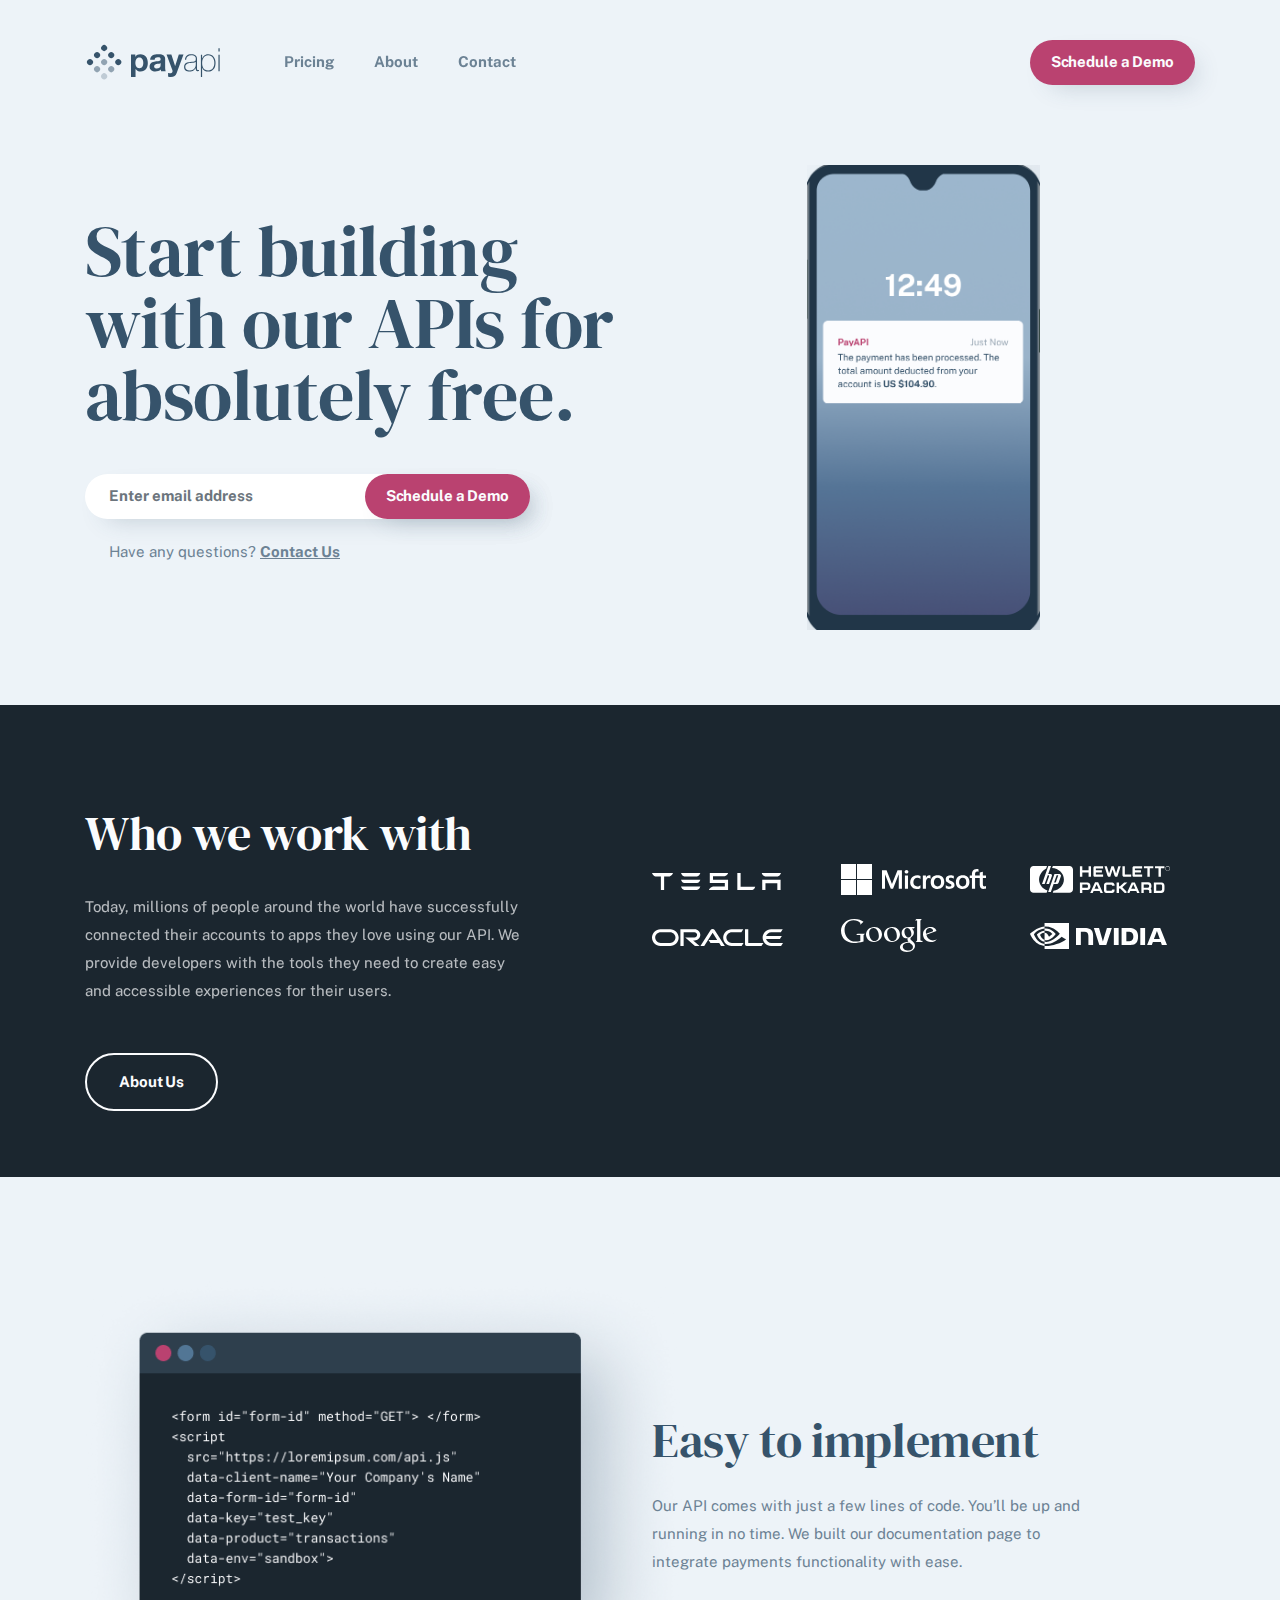
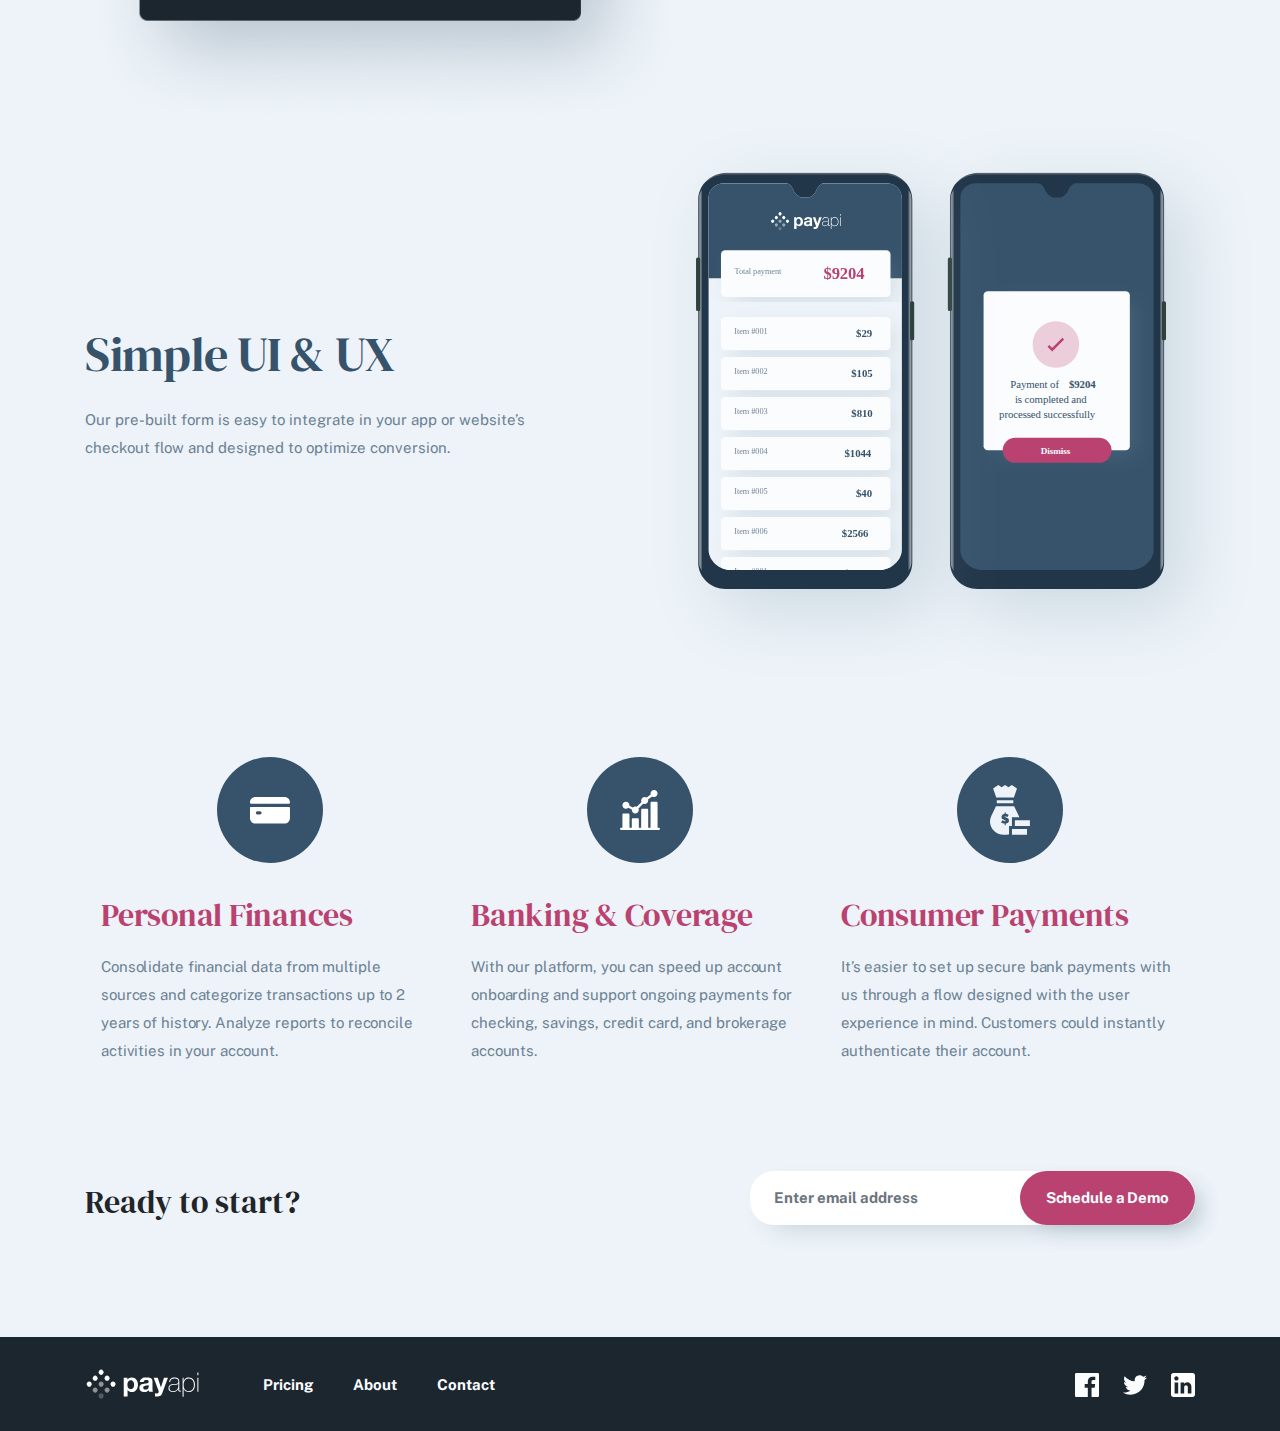
==== index.html @ c552fbfa "payapi-multi-page-web-site project" ====
<!DOCTYPE html>
<html lang="en">
  <head>
    <meta charset="UTF-8" />
    <meta name="viewport" content="width=device-width, initial-scale=1.0" />
    <link rel="icon" type="image/png" sizes="32x32" href="./img/favicon-32x32.png" />
    <!-- links bootstrap  -->
    <link rel="stylesheet" href="./libs/bootstrap-5.2.3-dist/css/bootstrap.min.css">
    <title>PayAPI Website Home page</title>
    <!-- links main.css file -->
    <link rel="stylesheet" href="./css/main.css">
      <!-- links media.css file -->
      <link rel="stylesheet" href="./css/media.css">
    <!-- fonts link -->
    <link rel="stylesheet" href="https://cdnjs.cloudflare.com/ajax/libs/font-awesome/6.5.1/css/all.min.css" integrity="sha512-DTOQO9RWCH3ppGqcWaEA1BIZOC6xxalwEsw9c2QQeAIftl+Vegovlnee1c9QX4TctnWMn13TZye+giMm8e2LwA==" crossorigin="anonymous" referrerpolicy="no-referrer" />
  </head>

  <body>
 <!-- SITE-HEADER-HERO -->
 <div class="site-header-hero">
  <div class="site-header">
    <div class="container d-flex">
      <div class="site-header__wraper">
        <div class="site-header-hero-content">
          <a href="./index.html" class="site-header__logo">
            <img src="./img/home/desktop/site-header__log.svg" alt="">
          </a>
          <div class="site-header__nav">
            <ul class="nav-list">
              <li class="nav-item">
                <a href="./pricing.html" class="nav-link">Pricing</a>
              </li>
              <li class="nav-item">
                <a href="./about.html" class="nav-link">About</a>
              </li>
              <li class="nav-item">
                <a href="./contact.html" class="nav-link">Contact</a>
              </li>
            </ul>
          </div> 
        </div>
        <a href="#!" class="btn primary-btn">Schedule a Demo</a>
        <div class="site-menu__bar">
          <sapn class="site-menu__line"></sapn>
        </div> 
      </div>    
    </div>
  </div>  
   <div class="site-hero">
    <div class="container">
      <div class="row d-flex align-items-center hero-wrapper">
        <div class="col-6">
          <h3 class="site-hero__title">Start building with our APIs for absolutely free.</h3>
          <div class="input-group  mb-3 site-hero__input">
            <input type="text" class="form-control ps-4" placeholder="Enter email address" aria-label="Recipient's username" 
            aria-describedby="button-addon2">
            <button class=" btn primary-btn border-btn " type="button" id="button-addon2">Schedule a Demo</button>
          </div>
          
          <p class="site-hero__text ms-4">Have any questions? <span class="site-hero__contact-us">Contact Us</span></p>
        </div>
        <div class="col-6">
          <img class="hero-foto" src="./img/Group 30.png" alt="site-hero__image" class="site-hero__image ">
        </div>
      </div>
    </div>
  </div> 
</div>
    <!-- SITE-HEADER-HERO -->

    <!-- SITE-MAIN -->
 <main class="site-main">
      <section class="partner">
        <div class="container">
          <div class="row align-items-center wraper">
            <div class="col-6">
              <h4 class="partner-title">Who we work with</h4>
              <p class="partner-text">Today, millions of people around the world have successfully connected their accounts to apps they love using our API. We provide developers with the tools they need to create easy and accessible experiences for their users. </p>
              <a class="btn secondary-btn" role="button" aria-disabled="true">About Us</a>
            </div>
            <div class="col-6 d-flex justify-content-center align-items-center flex-wrap gap-4 ">
              <div class="col">
                <svg xmlns="http://www.w3.org/2000/svg" width="129" height="17" viewBox="0 0 129 17" fill="none">
                  <path fill-rule="evenodd" clip-rule="evenodd" d="M3.35449 3.42818C1.65427 3.05249 0.367615 1.54972 0 0.0469613L21 0V0.0469613C20.6324 1.54972 19.3917 2.95856 17.6455 3.42818H12.407L12.1313 3.5221V17H8.86871V3.5221L8.593 3.42818H3.35449ZM32.4307 3.41873H44.9481C46.7098 3.09091 48.0079 1.49862 48.3324 0H29C29.3709 1.49862 30.669 3.04408 32.4307 3.41873ZM125.616 3.41873H113.098C111.383 3.04408 110.085 1.49862 109.714 0H129C128.629 1.49862 127.377 3.09091 125.616 3.41873ZM110.224 17V6.7438H128.583V17H125.338V10.1625H113.469V17H110.224ZM100.349 17C101.972 16.2975 102.853 15.0799 103.223 13.6749H88.6198V0.046832H85.3282V17H100.349ZM72.579 3.3719H60.9889L61.0352 6.7438H76.0561V17H56.8164C57.6045 15.3609 59.1808 14.0964 61.0352 13.5813H72.8109V10.0689H57.79V0.046832H76.1488C75.7779 1.49862 74.3408 2.85675 72.579 3.3719ZM44.9481 10.1157H32.4307C30.669 9.74105 29.3709 8.19559 29 6.69697H48.3324C48.0079 8.19559 46.7098 9.78788 44.9481 10.1157ZM32.4307 17H44.9481C46.7098 16.6722 48.0079 15.0799 48.3324 13.5813H29C29.3709 15.0799 30.669 16.6722 32.4307 17Z" fill="white"/>
                  </svg>
              </div>
              <div class="col">
                <svg xmlns="http://www.w3.org/2000/svg" width="145" height="31" viewBox="0 0 145 31" fill="none">
                  <path fill-rule="evenodd" clip-rule="evenodd" d="M15 15H0V0H15V15ZM145 14.0611V11.5398H141.856V7.62017L141.751 7.65262L138.798 8.55241L138.74 8.57002V11.54H134.08V9.88545C134.08 9.11505 134.253 8.5255 134.594 8.13233C134.932 7.74388 135.416 7.54639 136.034 7.54639C136.478 7.54639 136.937 7.65054 137.4 7.85593L137.516 7.90753V5.25227L137.461 5.2323C137.03 5.0778 136.443 5 135.715 5C134.799 5 133.965 5.19874 133.239 5.5926C132.512 5.98702 131.94 6.55008 131.54 7.26597C131.14 7.98103 130.938 8.8069 130.938 9.72083V11.5398H128.749V14.0611H130.938V24.6828H134.08V14.0611H138.74V20.811C138.74 23.591 140.056 24.9997 142.653 24.9997C143.079 24.9997 143.528 24.9499 143.987 24.8524C144.454 24.7523 144.772 24.6523 144.959 24.5455L145 24.5211V21.9765L144.872 22.0607C144.702 22.1739 144.489 22.2664 144.24 22.3352C143.99 22.4052 143.781 22.4403 143.62 22.4403C143.011 22.4403 142.561 22.2771 142.282 21.9549C142 21.6298 141.857 21.0614 141.857 20.2661V14.0611H145ZM121.732 22.4407C120.592 22.4407 119.692 22.064 119.059 21.3221C118.421 20.5764 118.098 19.5132 118.098 18.1624C118.098 16.7688 118.421 15.678 119.059 14.9191C119.693 14.1653 120.584 13.7826 121.706 13.7826C122.796 13.7826 123.663 14.1481 124.285 14.8694C124.909 15.5944 125.226 16.6764 125.226 18.0863C125.226 19.5135 124.928 20.6098 124.34 21.3432C123.757 22.071 122.879 22.4407 121.732 22.4407ZM116.736 13.1107C117.968 11.8582 119.696 11.2232 121.872 11.2232C123.921 11.2232 125.547 11.8306 126.703 13.029C127.858 14.2268 128.444 15.8944 128.444 17.9844C128.444 20.1003 127.82 21.8173 126.588 23.0857C125.357 24.3555 123.663 24.9994 121.554 24.9994C119.53 24.9994 117.894 24.3884 116.691 23.1821C115.489 21.9763 114.88 20.3211 114.88 18.2633C114.88 16.0967 115.504 14.3633 116.736 13.1107ZM109.814 11.2232C108.334 11.2232 107.109 11.6003 106.174 12.3438C105.233 13.0917 104.756 14.0726 104.756 15.2596C104.756 15.8766 104.859 16.4247 105.062 16.8896C105.266 17.356 105.581 17.7666 106.001 18.1113C106.417 18.4531 107.059 18.8112 107.91 19.1755C108.626 19.4688 109.16 19.7169 109.499 19.9125C109.83 20.1042 110.065 20.2968 110.198 20.4844C110.327 20.668 110.393 20.9193 110.393 21.2294C110.393 22.1124 109.729 22.5421 108.363 22.5421C107.856 22.5421 107.278 22.4367 106.645 22.2289C106.017 22.0243 105.423 21.7247 104.886 21.3405L104.756 21.2473V24.2605L104.803 24.2827C105.248 24.4871 105.809 24.6595 106.469 24.7952C107.129 24.9309 107.728 25 108.248 25C109.854 25 111.148 24.6211 112.091 23.8732C113.041 23.1201 113.523 22.1161 113.523 20.888C113.523 20.0021 113.263 19.2424 112.753 18.6297C112.245 18.0219 111.365 17.464 110.137 16.9708C109.159 16.5798 108.532 16.2551 108.274 16.0059C108.024 15.7651 107.898 15.4247 107.898 14.9935C107.898 14.6113 108.054 14.3051 108.375 14.0571C108.698 13.8079 109.148 13.6811 109.712 13.6811C110.235 13.6811 110.771 13.7635 111.304 13.9249C111.836 14.0863 112.304 14.3026 112.694 14.567L112.822 14.6544V11.7961L112.773 11.775C112.413 11.6212 111.938 11.4896 111.361 11.3828C110.787 11.2767 110.267 11.2232 109.814 11.2232ZM93.8913 21.3221C94.5248 22.064 95.4243 22.4407 96.5645 22.4407C97.7121 22.4407 98.5891 22.071 99.1727 21.3432C99.7602 20.6098 100.058 19.5135 100.058 18.0863C100.058 16.6764 99.7416 15.5944 99.1171 14.8694C98.4957 14.1481 97.6284 13.7826 96.5393 13.7826C95.4159 13.7826 94.5255 14.1653 93.892 14.9191C93.254 15.678 92.9312 16.7688 92.9312 18.1624C92.9312 19.5135 93.2536 20.5764 93.8913 21.3221ZM96.7046 11.2232C94.5282 11.2232 92.7999 11.8582 91.5683 13.1107C90.3369 14.3633 89.7122 16.0967 89.7122 18.2633C89.7122 20.3219 90.322 21.9763 91.5242 23.1821C92.7263 24.3884 94.3622 24.9994 96.3863 24.9994C98.4951 24.9994 100.189 24.3555 101.421 23.0857C102.652 21.8173 103.276 20.1003 103.276 17.9844C103.276 15.8944 102.691 14.2268 101.535 13.029C100.379 11.8306 98.7538 11.2232 96.7046 11.2232ZM84.9425 11.5398V13.8159H84.9755C85.2655 13.0773 85.6448 12.485 86.1696 12.0529C86.7675 11.5615 87.4655 11.3118 88.2455 11.3118C88.7629 11.3118 89.1718 11.3735 89.4608 11.4959L89.5111 11.5173V14.6341L89.3806 14.54C89.237 14.4368 88.9933 14.3388 88.6569 14.2485C88.317 14.1576 88.0032 14.1117 87.7236 14.1117C86.8988 14.1117 86.2232 14.4669 85.7162 15.1678C85.2028 15.8772 84.9425 16.8164 84.9425 17.9595V24.6826H81.8387V11.5398H84.9425ZM76.2803 11.2232C74.8563 11.2232 73.5862 11.5273 72.5059 12.1269C71.4233 12.7278 70.5861 13.5857 70.0165 14.6766C69.4494 15.7648 69.1615 17.036 69.1615 18.4537C69.1615 19.6954 69.4406 20.835 69.9924 21.8394C70.5445 22.8454 71.3259 23.6324 72.315 24.1783C73.3027 24.7235 74.4443 24.9999 75.7083 24.9999C77.1834 24.9999 78.4427 24.7061 79.4525 24.1268L79.4933 24.1035V21.2712L79.3628 21.366C78.9054 21.6979 78.3943 21.9628 77.8443 22.1536C77.2957 22.3443 76.7956 22.4407 76.357 22.4407C75.1391 22.4407 74.1614 22.0611 73.4517 21.3128C72.7405 20.5635 72.3799 19.5113 72.3799 18.1873C72.3799 16.8549 72.756 15.7757 73.4971 14.9793C74.236 14.1854 75.2155 13.7826 76.4082 13.7826C77.4284 13.7826 78.4225 14.1267 79.3631 14.8063L79.4933 14.9004V11.9161L79.4512 11.8925C79.0973 11.6951 78.6146 11.5322 78.0153 11.4086C77.4185 11.2853 76.8349 11.2232 76.2803 11.2232ZM63.9199 11.54H67.0238V24.6826H63.9199V11.54ZM65.5036 5.94111C64.9928 5.94111 64.5472 6.11433 64.1811 6.45758C63.8136 6.80179 63.6271 7.23518 63.6271 7.74665C63.6271 8.25008 63.8113 8.67556 64.1754 9.01062C64.5372 9.34472 64.9841 9.51405 65.5037 9.51405C66.0232 9.51405 66.4718 9.34472 66.8379 9.01118C67.2063 8.67556 67.3932 8.25022 67.3932 7.74665C67.3932 7.25307 67.2113 6.82412 66.8531 6.47145C66.4951 6.11946 66.0409 5.94111 65.5036 5.94111ZM57.7593 24.6826V10.5703H57.6571L52.0358 24.6826H49.7894L44.0789 10.5689H43.9767V24.6824H41V6.34344H45.5626L50.9704 19.9652L56.5428 6.34344H60.9269V24.6826H57.7593ZM16 15H31V0H16V15ZM15 31H0V16H15V31ZM16 31H31V16H16V31Z" fill="white"/>
                  </svg>
              </div>
              <div class="col">
                <svg xmlns="http://www.w3.org/2000/svg" width="140" height="27" viewBox="0 0 140 27" fill="none">
                  <path fill-rule="evenodd" clip-rule="evenodd" d="M39.4573 0H22.8514L22.0971 2.02119C28.6815 2.33583 33.9152 7.32367 33.9152 13.4299C33.9152 19.1057 29.3932 23.8147 23.468 24.7038L22.7571 26.8728H39.4573C40.3929 26.8764 41.2915 26.5007 41.9545 25.8285C42.6176 25.1564 42.9905 24.2431 42.9908 23.2905V3.57003C42.9908 1.58084 41.4082 0 39.4573 0ZM9.0539 13.4307C9.0539 18.4277 12.571 22.838 17.4635 24.4409L16.6097 26.8728H3.52533C1.5782 26.8728 0 25.2477 0 23.2639V3.59746C-0.00123979 1.61351 1.57662 0.003705 3.52533 0.000761851H17.0332L16.1861 2.40059C12.1085 4.60463 9.0539 9.03784 9.0539 13.4307ZM131.553 16.3912H123.838V26.981H131.506C134.283 26.981 134.47 24.2497 134.47 22.7641V19.6497C134.47 17.7808 133.529 16.3912 131.553 16.3912ZM132.071 23.0521V20.0329C132.119 19.3632 131.649 18.596 130.942 18.596H126.236V24.7769H130.754C131.6 24.7769 132.071 23.9617 132.071 23.0521ZM120.525 22.8647C121.092 22.3832 121.469 21.6625 121.469 19.7388C121.469 17.5751 120.006 16.3729 118.308 16.3729H111.37V26.9992H113.73V23.8734H117.787C118.732 23.8734 119.204 24.6428 119.204 25.0756V26.9985H121.469V24.7868C121.469 24.1621 121.28 23.2494 120.525 22.8647ZM113.729 21.6625H118.07C118.968 21.6625 119.203 20.5563 119.203 20.0283C119.203 19.4981 118.968 18.5854 117.787 18.5854H113.729V21.6625ZM104.812 16.3935H101.708L97.5222 25.4938V26.9787H99.4035L100.25 25.0626H106.261L107.118 26.9787H109.565L104.812 16.3935ZM103.26 18.3576L101.238 22.8601H105.274L103.26 18.3576ZM86.6103 26.9901V16.3828H89.0146V20.3666H90.051L94.1503 16.3828H97.3546L92.3117 21.3745L96.5053 25.5982V26.9901H94.7146L90.2396 22.5736H89.0146V26.9901H86.6103ZM73.9839 24.4851V18.887C73.9839 17.6917 75.2523 16.3996 76.38 16.3996H82.1608C83.6649 16.4468 84.5561 18.0269 84.5561 18.9358V19.8439H82.1608C82.1121 19.3655 81.6901 18.6486 81.3144 18.6486H77.1785C76.2393 18.6486 76.3808 19.6055 76.3808 19.6055V23.8155C76.3808 24.5811 76.85 24.7723 77.1321 24.7723H81.2201C82.1129 24.7723 82.2079 24.0067 82.2079 23.5282H84.5569V24.4851C84.5569 26.0644 83.4771 26.9733 82.1615 26.9733H76.4279C74.6417 26.9733 73.9839 25.5852 73.9839 24.4851ZM68.1635 16.3729H65.049L60.1879 27H62.7359L63.586 25.0771H69.616L70.4758 27H72.9303L68.1635 16.3729ZM66.6055 18.3438L64.5768 22.8647H68.5878L66.6055 18.3438ZM57.4932 16.3889H49.9143V26.984H52.3149V24.0113H57.4925C58.9046 24.0113 60.5052 23.1968 60.5052 20.2241C60.506 17.2041 58.7639 16.3889 57.4932 16.3889ZM52.3149 21.8065H56.9283C57.9639 21.8065 57.9639 20.7041 57.9639 20.2249C57.9639 19.7457 57.9639 18.5945 56.7868 18.5945H52.3149V21.8065ZM49.9143 0.173702V10.7688H52.3149V6.54963H58.5753V10.7688H60.9759V0.173702H58.5753V4.34484H52.3149V0.173702H49.9143ZM65.0931 0.166845H73.1039V2.37698H65.8467V4.34484H71.8789V6.55268H65.8467V8.56854H73.1039V10.7764H64.9517C64.0088 10.7764 63.4439 10.0084 63.4439 9.38448V1.7515C63.4439 0.790801 64.0088 0.166845 65.0931 0.166845ZM92.4464 0.177511V9.18411C92.4464 9.99853 93.0585 10.765 94.1406 10.765H101.199V8.56092H94.847V0.177511H92.4464ZM119.782 2.37469V10.7764H117.379V2.37469H113.914V0.165322H123.294V2.37469H119.782ZM130.897 10.7832V2.37012H134.412V0.158465H125.023V2.37012H128.491V10.7832H130.897ZM104.148 0.171416H112.153H112.153V2.37698H104.901V4.34407H110.929V6.5504H104.901V8.56473H112.153V10.771H104.006C103.064 10.771 102.499 10.0039 102.499 9.37991V1.75454C102.499 0.794611 103.064 0.171416 104.148 0.171416ZM85.8882 10.787C85.1795 10.787 84.4955 9.70522 84.3533 9.17573L82.5836 3.61955L80.2698 10.7878H78.8068C78.0982 10.7878 77.4838 9.6816 77.3424 9.15288L74.4628 0.156179H76.8702L79.0904 7.42043L81.4506 0.204176H83.7158L86.076 7.42043L88.2947 0.156179H90.7036L87.304 10.7878H85.8882V10.787ZM137.664 0.0937077C138.285 0.0836353 138.883 0.334067 139.317 0.78623C139.771 1.24791 140 1.80711 140 2.46306C140.009 3.09661 139.762 3.70627 139.317 4.14904C138.862 4.61453 138.31 4.84766 137.664 4.84766C137.017 4.84766 136.467 4.61529 136.014 4.14904C135.563 3.68507 135.338 3.12359 135.338 2.46306C135.329 1.8323 135.576 1.22567 136.02 0.78623C136.474 0.32531 137.021 0.0937077 137.664 0.0937077ZM139.085 3.91896C138.714 4.31179 138.199 4.52984 137.664 4.52082C137.129 4.5304 136.614 4.31226 136.244 3.91896C135.863 3.53485 135.652 3.0084 135.662 2.4623C135.662 1.89701 135.857 1.41476 136.247 1.01555C136.638 0.614814 137.11 0.413685 137.665 0.413685C138.219 0.413685 138.694 0.614814 139.085 1.01555C139.475 1.41476 139.67 1.89701 139.67 2.4623C139.67 3.03217 139.475 3.51747 139.085 3.91896ZM18.3261 0L12 18.0009V18.0016H14.6717L17.7646 9.33768H18.608C19.1694 9.33768 19.1694 9.75415 19.0762 10.2178L16.3114 18.0016H19.0762C19.0762 18.0016 21.466 11.423 21.8881 10.0328C22.3094 8.64259 21.466 7.9475 19.8256 7.9475H18.2322L21.044 0H18.3261ZM24.4591 7.90179H28.8323C30.1484 7.90179 31.5129 8.59984 30.8076 10.5075L28.7854 16.1839C28.4095 17.2542 28.08 17.9987 26.1047 17.9987H23.6322L20.8382 26H18.1576L24.4591 7.90179ZM28.08 9.99592C28.08 9.99592 26.1047 15.5323 26.0578 15.8117C26.0108 16.0911 25.7752 16.6026 25.3054 16.6026H24.1191L26.6692 9.29788H27.8451C28.2679 9.29788 28.2209 9.62368 28.08 9.99592Z" fill="white"/>
                  </svg>
              </div>
              <div class="col">
                <svg xmlns="http://www.w3.org/2000/svg" width="131" height="17" viewBox="0 0 131 17" fill="none">
                  <path fill-rule="evenodd" clip-rule="evenodd" d="M56.5539 11.06H65.2099L60.6328 3.70904L52.2322 16.9997H48.4091L58.6269 1.03466C59.071 0.389754 59.8115 0 60.6328 0C61.427 0 62.1674 0.376217 62.5983 1.00784L72.8565 16.9997H69.0334L67.2296 14.0299H58.4657L56.5539 11.06ZM96.2673 14.0296V0.161163H93.023V15.3871C93.023 15.8037 93.1845 16.207 93.4941 16.516C93.8037 16.825 94.221 16.9997 94.6787 16.9997H109.474L111.386 14.0299H96.2671L96.2673 14.0296ZM48.3014 5.85907C48.3014 9.00367 45.7436 11.5434 42.5932 11.5434L42.5934 11.544H41.1125L47.6282 17H42.9163L33.2318 8.57407L42.378 8.58735C43.8858 8.58735 45.0973 7.36445 45.0973 5.85959C45.0973 4.35446 43.8858 3.13131 42.378 3.13131H31.6432V17H28.3999V0.160907H42.5932C45.7436 0.160907 48.3014 2.71423 48.3014 5.85907ZM8.43568 16.9997C3.77904 17 0 13.2371 0 8.58735C0 3.93738 3.77904 0.161418 8.43568 0.161418H18.2402C22.8979 0.161418 26.6741 3.93738 26.6741 8.58735C26.6741 13.2371 22.8979 16.9997 18.24 16.9997H8.43568ZM23.4825 8.58709C23.4825 11.5973 21.0391 14.0299 18.0222 14.0299H18.022H8.6524C5.63684 14.0299 3.1921 11.5973 3.1921 8.58735C3.1921 5.5771 5.63684 3.13131 8.65265 3.13131H18.0222C21.0391 3.13131 23.4825 5.5771 23.4825 8.58709ZM79.628 16.9997C74.9704 16.9997 71.1872 13.2371 71.1872 8.58735C71.1872 3.93738 74.9704 0.161418 79.628 0.161418H91.2732L89.3747 3.13131H79.8435C76.8279 3.13131 74.3778 5.5771 74.3778 8.58735C74.3778 11.5973 76.8279 14.0299 79.8435 14.0299H91.5421L89.6304 16.9997H79.628ZM114.051 10.0654C114.697 12.3636 116.811 14.0299 119.302 14.0299H131L129.088 16.9995H119.086C114.428 16.9995 110.645 13.2368 110.645 8.58684C110.645 3.93712 114.428 0.160907 119.086 0.160907H130.744L128.82 3.13131H119.302C116.811 3.13131 114.697 4.81088 114.051 7.09551H129.829L127.917 10.0654H114.051Z" fill="white"/>
                  </svg>
              </div>
              <div class="col">
                <svg xmlns="http://www.w3.org/2000/svg" width="96" height="33" viewBox="0 0 96 33" fill="none">
                  <path fill-rule="evenodd" clip-rule="evenodd" d="M19.303 16.0795H15.1029L16.5086 14.6997H24L22.8968 15.7907C22.6921 15.9764 22.5552 16.1878 22.5552 16.496V22.5235C19.0592 23.4855 16.0326 24 12.624 24C5.5941 24 0 19.4245 0 11.8291C0 6.49306 4.19492 0 13.3724 0C17.553 0 20.4778 1.2844 22.4977 2.63586L19.3042 5.79399V3.8906C17.6011 2.36376 15.6974 1.26764 12.4257 1.26764C7.25538 1.26764 3.54945 5.23419 3.54945 10.889C3.54945 16.6547 7.64658 22.5583 14.6177 22.5583C16.3378 22.5583 17.9925 22.3299 19.303 21.9135V16.0795ZM33.4129 8C28.2185 8 25 11.6897 25 15.6061C25 18.9865 27.5929 23 32.8461 23C37.8995 23 41 19.3031 41 15.3181C41 11.6062 37.97 8.00137 33.4129 8.00137V8ZM32.5511 9.0757C36.2133 9.0757 37.8442 13.7138 37.8442 17.0219C37.8442 21.9417 34.0475 22.039 33.5936 22.039C31.8561 22.039 30.6418 21.0182 29.7328 19.6794C28.9327 18.4455 28.1505 16.1531 28.1505 13.9132C28.1505 11.6821 28.9018 10.5927 30.0841 9.79117C31.051 9.19038 31.9562 9.0757 32.5498 9.0757H32.5511ZM67.4159 8C63.032 8 60.6605 10.8954 60.6605 14.1281C60.6605 16.5892 62.3505 19.3657 65.8372 19.3657H66.7193C66.7193 19.3657 66.4791 19.9745 66.4778 20.5626C66.4778 21.4301 66.7764 21.9173 67.4107 22.667C61.4112 23.0483 59 25.5727 59 28.2858C59 30.6617 61.1809 33 65.764 33C71.1898 33 74 29.8576 74 26.7736C74 24.5995 72.9617 23.4077 70.3324 21.3525C69.5592 20.7256 69.4093 20.3263 69.4093 19.8571C69.4093 19.1974 69.7806 18.7567 69.9278 18.5819L69.9359 18.5723C70.1001 18.3916 70.3434 18.1941 70.5364 18.0376L70.5365 18.0375L70.5368 18.0372C70.6363 17.9564 70.7224 17.8865 70.7772 17.8355C71.6607 17.0548 72.9084 15.8994 72.9084 13.5933C72.9084 12.0111 72.2776 10.6501 70.8404 9.37557H72.5949L73.9133 8.00026H67.4159V8ZM66.2066 9.0289C67.0021 9.0289 67.6661 9.32231 68.3674 9.93112C69.1454 10.6627 70.3884 12.6287 70.3884 15.0614C70.3884 17.6866 68.4332 18.4053 67.375 18.4053C66.8571 18.4053 66.2365 18.2541 65.711 17.8792C64.5438 17.0896 63.3851 14.9877 63.3851 12.4866C63.3851 10.2297 64.6738 9.0289 66.2066 9.0289ZM68.5174 23.6921C68.5174 23.6921 68.2769 23.6635 67.9425 23.6635C63.4409 23.7293 61.8004 25.5004 61.8004 27.5583C61.8004 30.0426 64.1944 31.5639 67.3266 31.5639C70.1801 31.5639 71.9421 30.0103 71.9421 28.0287C71.9421 26.5874 71.1417 25.7782 69.8581 24.7196C69.3067 24.2802 68.5174 23.6921 68.5174 23.6921ZM81.0301 23H74.6633L75.8299 21.8458C76.0213 21.6494 76.1105 21.4581 76.1105 21.177V1.40269H74L75.4131 0H80.8427L79.6942 1.13985C79.5659 1.26229 79.3902 1.45487 79.3902 1.83092V20.9208C79.3902 21.3294 79.6824 21.751 80.174 21.8108L82 22.0372L81.0301 23ZM82 15.2021C82 10.5765 85.8224 8 89.4207 8H89.422C93.239 8 94.9001 9.98699 95.4892 11.9602L85.2903 15.8329C86.2641 19.4302 89.0477 21.3872 91.9348 21.3872C93.454 21.3872 94.5977 20.9509 96 20.2866C95.2571 21.2202 94.2395 21.9631 93.1821 22.4205C92.1963 22.8456 91.1441 23 89.8664 23C84.7424 23 82 19.0224 82 15.2021ZM92.0807 11.7182C92.0807 10.5503 90.6851 9.05825 88.7545 9.05825C87.4783 9.05825 84.891 9.95695 84.891 13.3187C84.891 14.1202 85.0607 14.8618 85.0607 14.8618L91.3298 12.4798C91.8288 12.2953 92.0807 12.0959 92.0807 11.7182ZM51.4129 8C46.2185 8 43 11.6897 43 15.6061C43 18.9865 45.5928 23 50.8461 23C55.8995 23 59 19.3031 59 15.3181C59 11.6062 55.97 8.00137 51.4129 8.00137V8ZM50.5511 9.0757C54.2133 9.0757 55.8442 13.7138 55.8442 17.0219C55.8442 21.9417 52.0475 22.039 51.5936 22.039C49.8561 22.039 48.6418 21.0182 47.7328 19.6794C46.9327 18.4455 46.1505 16.1531 46.1505 13.9132C46.1505 11.6821 46.9018 10.5927 48.0841 9.79117C49.051 9.19038 49.9562 9.0757 50.5498 9.0757H50.5511Z" fill="white"/>
                  </svg>
                  
              </div>
              <div class="col">
                <svg xmlns="http://www.w3.org/2000/svg" width="137" height="26" viewBox="0 0 137 26" fill="none">
                  <path fill-rule="evenodd" clip-rule="evenodd" d="M14.5407 0V3.50139L15.2297 3.45799C24.0861 3.15415 29.8708 10.7791 29.8708 10.7791C29.8708 10.7791 23.2392 18.9104 16.3349 18.9104C15.7321 18.9104 15.1435 18.8525 14.555 18.7513V20.9215C15.0431 20.9794 15.5455 21.0228 16.0335 21.0228C22.4641 21.0228 27.1148 17.7095 31.622 13.803C31.9588 14.0772 32.7662 14.5252 33.6089 14.9929C34.6337 15.5616 35.7108 16.1593 36.0574 16.5086C31.7799 20.1258 21.8038 23.0339 16.1483 23.0339C15.6029 23.0339 15.0861 23.005 14.5694 22.9471V26H39V0H14.5407ZM14.5407 7.75515V5.41237L14.555 5.41124V5.41034C14.7799 5.39618 15.0048 5.3823 15.2297 5.3823C21.6029 5.17974 25.7799 10.9093 25.7799 10.9093C25.7799 10.9093 21.2727 17.2176 16.4354 17.2176C15.7895 17.2176 15.1579 17.1163 14.555 16.9137V9.79521C16.893 10.0813 17.4751 11.0727 18.7691 13.2768C18.8495 13.4137 18.9327 13.5553 19.0191 13.7017L22.3349 10.8948C22.3349 10.8948 19.9091 7.69727 15.8325 7.69727C15.4019 7.6828 14.9713 7.71174 14.5407 7.75515ZM14.5407 7.75515L14.5407 9.78075H14.5263C12.0431 9.47691 10.0909 11.8208 10.0909 11.8208C10.0909 11.8208 11.1962 15.7707 14.5407 16.9137V18.7657C8.59809 17.695 6.94737 11.4591 6.94737 11.4591C6.94737 11.4591 9.80383 8.27602 14.5407 7.75515ZM14.555 5.41034L14.5407 5.41124L14.5407 5.41124V5.41237C7.5024 5.96816 3.99043 11.1987 3.99043 11.1987C3.99043 11.1987 6.67464 19.9377 14.5407 20.9215V22.9471C3.81818 21.9343 0 10.7935 0 10.7935C0 10.7935 6.74641 4.13801 14.555 3.50139V5.41034ZM46 5V21.9856H50.8518V8.79695L54.635 8.81134C55.8769 8.81134 56.7433 9.11337 57.3353 9.74619C58.1006 10.5516 58.4038 11.8604 58.4038 14.2335V21.9856H63.1112V12.6083C63.1112 5.90609 58.8226 5 54.635 5H46ZM83.8324 5.02876V22H88.6409V5.02876H83.8324ZM91.5866 22V5.02876H98.3301C102.171 5.02876 104.741 5.489 106.503 7.8621C107.499 9.18528 108.063 11.3139 108.063 13.7014C108.063 16.3046 107.398 18.692 106.359 19.7707C104.9 21.3096 103.543 22 99.3842 22H91.5866ZM96.3518 8.71066H98.4167C101.42 8.71066 103.355 10.0482 103.355 13.5288C103.355 17.0093 101.42 18.3613 98.4167 18.3613H96.3518V8.71066ZM72.887 18.4763L76.9013 5.02876H81.8109L76.2659 22H69.3348L63.8477 5.02876H69.046L72.887 18.4763ZM110.315 22H115.124V5.02876H110.315V22ZM117.087 21.9856L123.802 5.02876H130.228L137 21.9712H131.845L130.834 18.9797H122.892L121.824 21.9856H117.087ZM126.921 8.12098L129.838 16.0601H123.917L126.921 8.12098Z" fill="white"/>
                  </svg>
              </div>
            </div>
          </div>
        </div>
      </section>
 

     
      <section class="how-use">
        <div class="container">
          <div class="row  the-first__section">
            <div class="col-6 ">
             <img src="./img/home/desktop/Group 14.png" alt="how-use__implement--image" class="implement-image">
            </div>
            <div class="col-6 how-use__desc">
              <h3 class="how-use__title">Easy to implement</h3>
              <p class="how-use__text">Our API comes with just a few lines of code. You’ll be up and running in no time. We built our documentation page to integrate payments functionality with ease.</p>
            </div>
          </div>
          <div class="row the-second__section">
            <div class="col-6 ">
             <img src="./img/home/desktop/illustration-simple-ui.svg" alt="how-use__simple-ui--image" class="simple-image">
            </div>
            <div class="col-6 the-second__section--desc">
              <h3 class="how-use__title">Simple UI & UX</h3>
              <p class="how-use__text text">Our pre-built form is easy to integrate in your app or website’s checkout flow and designed to optimize conversion. </p>
            </div>
          </div>
        </div>
      </section>
      

      
      <section class="service">
        <div class="container">
          <div class="card-group">
            <div class="card">
              <svg xmlns="http://www.w3.org/2000/svg" width="106" height="106" viewBox="0 0 106 106" fill="none">
                <circle cx="53" cy="53" r="53" fill="#36536B"/>
                <mask id="mask0_0_5261" style="mask-type:luminance" maskUnits="userSpaceOnUse" x="0" y="0" width="106" height="106">
                  <circle cx="53" cy="53" r="53" fill="white"/>
                </mask>
                <g mask="url(#mask0_0_5261)">
                </g>
                <path fill-rule="evenodd" clip-rule="evenodd" d="M72.948 45.3906V45.7291C72.948 46.2469 72.5282 46.6666 72.0105 46.6666H33.9375C33.4198 46.6666 33 46.2469 33 45.7291V45.3906C33 42.4134 35.4134 40 38.3906 40H67.5573C70.5345 40 72.948 42.4134 72.948 45.3906ZM33 50.8854V61.2239C33 64.2011 35.4134 66.6145 38.3906 66.6145H67.5573C70.5345 66.6145 72.948 64.2011 72.948 61.2239V50.8854C72.948 50.3677 72.5282 49.9479 72.0105 49.9479H33.9375C33.4198 49.9479 33 50.3677 33 50.8854ZM42.974 57.4479H40.474C39.5679 57.4479 38.8334 56.7134 38.8334 55.8073C38.8334 54.9012 39.5679 54.1666 40.474 54.1666H42.974C43.8801 54.1666 44.6146 54.9012 44.6146 55.8073C44.6146 56.7134 43.8801 57.4479 42.974 57.4479Z" fill="white"/>
              </svg>
              <div class="card-body">
                <h5 class="card-title">Personal Finances</h5>
                <p class="card-text">Consolidate financial data from multiple sources and categorize transactions up to 2 years of history. Analyze reports to reconcile activities in your account. </p>
              </div>
            </div>
            <div class="card">
              <svg xmlns="http://www.w3.org/2000/svg" width="106" height="106" viewBox="0 0 106 106" fill="none">
                <circle cx="53" cy="53" r="53" fill="#36536B"/>
                <mask id="mask0_0_5254" style="mask-type:luminance" maskUnits="userSpaceOnUse" x="0" y="0" width="106" height="106">
                  <circle cx="53" cy="53" r="53" fill="white"/>
                </mask>
                <g mask="url(#mask0_0_5254)">
                </g>
                <path fill-rule="evenodd" clip-rule="evenodd" d="M41.371 50.7615C40.7386 51.3707 39.8829 51.75 38.9375 51.75C36.999 51.75 35.4219 50.1729 35.4219 48.2344C35.4219 46.2959 36.999 44.7188 38.9375 44.7188C40.876 44.7188 42.4531 46.2959 42.4531 48.2344C42.4531 48.3447 42.4385 48.451 42.4238 48.5574C42.4191 48.5917 42.4143 48.626 42.4101 48.6604L45.879 50.3947C46.5114 49.7856 47.3671 49.4062 48.3125 49.4062C48.8536 49.4062 49.3602 49.5393 49.8185 49.7587L54.5244 45.0529C54.3049 44.5945 54.1719 44.088 54.1719 43.5469C54.1719 41.6084 55.749 40.0312 57.6875 40.0312C58.4071 40.0312 59.0757 40.2501 59.6336 40.6227L63.7224 37.5569C63.6186 37.2258 63.5469 36.8806 63.5469 36.5156C63.5469 34.5771 65.124 33 67.0625 33C69.001 33 70.5781 34.5771 70.5781 36.5156C70.5781 38.4541 69.001 40.0312 67.0625 40.0312C66.3429 40.0312 65.6743 39.8124 65.1164 39.4398L61.0276 42.5056C61.1314 42.8367 61.2031 43.1819 61.2031 43.5469C61.2031 45.4854 59.626 47.0625 57.6875 47.0625C57.1464 47.0625 56.6398 46.9294 56.1815 46.71L51.4756 51.4158C51.6951 51.8742 51.8281 52.3808 51.8281 52.9219C51.8281 54.8604 50.251 56.4375 48.3125 56.4375C46.374 56.4375 44.7969 54.8604 44.7969 52.9219C44.7969 52.8116 44.8115 52.7053 44.8262 52.5989C44.8309 52.5646 44.8357 52.5303 44.8399 52.4958L41.371 50.7615ZM70.5781 70.6562H71.8281C72.4757 70.6562 73 71.1805 73 71.8281C73 72.4757 72.4757 73 71.8281 73H34.1719C33.5243 73 33 72.4757 33 71.8281C33 71.1805 33.5243 70.6562 34.1719 70.6562H35.4219V57.6094C35.4219 56.9618 35.9462 56.4375 36.5938 56.4375H41.2812C41.9288 56.4375 42.4531 56.9618 42.4531 57.6094V70.6562H44.7969V62.2969C44.7969 61.6493 45.3212 61.125 45.9688 61.125H50.6562C51.3038 61.125 51.8281 61.6493 51.8281 62.2969V70.6562H54.1719V52.9219C54.1719 52.2743 54.6962 51.75 55.3438 51.75H60.0312C60.6788 51.75 61.2031 52.2743 61.2031 52.9219V70.6562H63.5469V45.8906C63.5469 45.243 64.0712 44.7188 64.7188 44.7188H69.4062C70.0538 44.7188 70.5781 45.243 70.5781 45.8906V70.6562Z" fill="white"/>
              </svg>
              <div class="card-body">
                <h5 class="card-title">Banking & Coverage</h5>
                <p class="card-text">With our platform, you can speed up account onboarding and support ongoing payments for checking, savings, credit card, and brokerage accounts.</p>
              </div>
            </div>
            <div class="card">
              <svg xmlns="http://www.w3.org/2000/svg" width="106" height="106" viewBox="0 0 106 106" fill="none">
                <circle cx="53" cy="53" r="53" fill="#36536B"/>
                <mask id="mask0_0_5240" style="mask-type:luminance" maskUnits="userSpaceOnUse" x="0" y="0" width="106" height="106">
                  <circle cx="53" cy="53" r="53" fill="white"/>
                </mask>
                <g mask="url(#mask0_0_5240)">
                </g>
                <path fill-rule="evenodd" clip-rule="evenodd" d="M59.9937 31.3795L56.8907 40.4234H39.2177L36.1144 31.3795L41.2573 28L44.6558 30.2334L48.0542 28L51.4526 30.2334L54.8511 28L59.9937 31.3795ZM39.801 43.3364H56.3074V46.2494H39.801V43.3364ZM54.9482 60.2311H62.3518C62.199 59.8041 62.0242 59.3816 61.8258 58.9652L57.1577 49.1624H38.9508L34.2826 58.9652C32.3374 63.0501 32.6181 67.7732 35.0339 71.5987C37.4493 75.4245 41.5926 77.7087 46.1174 77.7087H49.991C50.6805 77.7087 51.3635 77.6549 52.0352 77.5513V68.9701H54.9482V60.2311ZM51.6631 64.8852C51.4796 65.258 51.238 65.5637 50.9384 65.8015C50.6388 66.0397 50.2967 66.2194 49.9121 66.3408C49.5276 66.4618 49.1294 66.5361 48.7179 66.563V68.1934H47.645V66.5361C47.0276 66.4823 46.4147 66.3609 45.8068 66.1724C45.1985 65.9835 44.6531 65.7458 44.1703 65.4579L45.2971 63.154C45.5387 63.3068 45.7981 63.4505 46.0753 63.5852C46.3078 63.702 46.5782 63.8165 46.8869 63.9288C47.1956 64.0414 47.5107 64.1195 47.8327 64.1643V62.9788C47.5555 62.9071 47.2783 62.8218 47.001 62.7228C46.5805 62.579 46.2183 62.4243 45.9145 62.2578C45.6103 62.0917 45.3597 61.9032 45.1632 61.692C44.9664 61.4811 44.8211 61.2407 44.7271 60.9714C44.633 60.7018 44.586 60.3919 44.586 60.0415C44.586 59.5564 44.6668 59.1275 44.8276 58.7547C44.9888 58.3823 45.2076 58.0607 45.4848 57.7914C45.762 57.5218 46.0863 57.3064 46.4576 57.1444C46.8289 56.9829 47.2244 56.8797 47.645 56.8346V55.4738H48.7183V56.8482C49.0133 56.8839 49.2993 56.9381 49.5769 57.0102C49.8541 57.0818 50.12 57.1649 50.3752 57.2589C50.6301 57.3534 50.8694 57.4524 51.0927 57.5555C51.3165 57.6591 51.522 57.7558 51.7102 57.8453L50.583 60.0146C50.3862 59.889 50.1715 59.7722 49.9391 59.6641C49.7422 59.5655 49.5208 59.4734 49.275 59.388C49.0289 59.3027 48.7808 59.2379 48.5302 59.1927V60.4052C48.6109 60.4238 48.6959 60.448 48.7854 60.4795C48.8745 60.511 48.9686 60.5402 49.0672 60.5671C49.5052 60.7018 49.9008 60.85 50.2542 61.0116C50.6077 61.1735 50.9096 61.3643 51.1599 61.5843C51.4102 61.8046 51.6028 62.072 51.7367 62.386C51.871 62.7008 51.9381 63.0823 51.9381 63.5317C51.9381 64.0615 51.8463 64.5128 51.6631 64.8852ZM47.2961 59.6099C47.2961 59.7449 47.3408 59.8549 47.4303 59.9402C47.5198 60.0259 47.6537 60.1044 47.8327 60.1761V59.1522C47.4751 59.1969 47.2961 59.3497 47.2961 59.6099ZM48.5302 63.2078V64.2049C48.7452 64.187 48.8969 64.1419 48.9864 64.0702C49.0759 63.9982 49.1207 63.9041 49.1207 63.7873C49.1207 63.6614 49.0672 63.5514 48.9595 63.457C48.8521 63.3629 48.7092 63.2799 48.5302 63.2078ZM57.8612 63.1441H72.9109V68.9701H57.8612V63.1441ZM69.9982 71.8827H54.9482V77.7087H69.9982V71.8827Z" fill="#EDF3F8"/>
              </svg>
              <div class="card-body">
                <h5 class="card-title">Consumer Payments</h5>
                <p class="card-text">It’s easier to set up secure bank payments with us through a flow designed with the user experience in mind. Customers could instantly authenticate their account.</p>
              </div>
            </div>
          </div>
        </div>
      </section>
    

      <div class="Ready-to__start">
        <div class="container">
          <div class="ready-wrapper">
            <h2 class="ready-to__start--title">Ready to start?</h2>
            <div class="input-group  mb-3 site-hero__input">
              <input type="text" class="form-control ps-4" placeholder="Enter email address" aria-label="Recipient's username" 
              aria-describedby="button-addon2">
              <button class=" btn primary-btn border-btn " type="button" id="button-addon2">Schedule a Demo</button>
            </div>
          </div>        
        </div>
      </div>
    </main> 
    
 

    <!-- SITE-FOOTER -->
    <footer class="site-footer">
      <div class="container d-flex align-items-center">       
        <div class="footer-wrapper">
          <div class="footer-content">
            <a href="./index.html" class="footer-logo">
              <img src="./img/home/desktop/dark-logo.svg" alt="footer-logo--image">
            </a>
            <ul class="footer-list">
              <li class="footer-item">
                <a href="./pricing.html" class="footer-link">Pricing</a>
              </li>
              <li class="footer-item">
                <a href="./about.html" class="footer-link">About</a>
              </li>
              <li class="footer-item">
                <a href="./contact.html" class="footer-link">Contact</a>
              </li>
            </ul>
          </div>          
          <div class="footer-icon">
            <a href="#!" class="footer-icon__image">
              <svg xmlns="http://www.w3.org/2000/svg" width="120" height="24" viewBox="0 0 120 24" fill="none">
                <path d="M22.675 0H1.325C0.593 0 0 0.593 0 1.325V22.676C0 23.407 0.593 24 1.325 24H12.82V14.706H9.692V11.084H12.82V8.413C12.82 5.313 14.713 3.625 17.479 3.625C18.804 3.625 19.942 3.724 20.274 3.768V7.008L18.356 7.009C16.852 7.009 16.561 7.724 16.561 8.772V11.085H20.148L19.681 14.707H16.561V24H22.677C23.407 24 24 23.407 24 22.675V1.325C24 0.593 23.407 0 22.675 0Z" fill="#FBFCFE"/>
                <path d="M72 4.55705C71.117 4.94905 70.168 5.21305 69.172 5.33205C70.189 4.72305 70.97 3.75805 71.337 2.60805C70.386 3.17205 69.332 3.58205 68.21 3.80305C67.313 2.84605 66.032 2.24805 64.616 2.24805C61.437 2.24805 59.101 5.21405 59.819 8.29305C55.728 8.08805 52.1 6.12805 49.671 3.14905C48.381 5.36205 49.002 8.25705 51.194 9.72305C50.388 9.69705 49.628 9.47605 48.965 9.10705C48.911 11.388 50.546 13.522 52.914 13.997C52.221 14.185 51.462 14.229 50.69 14.081C51.316 16.037 53.134 17.46 55.29 17.5C53.22 19.123 50.612 19.848 48 19.54C50.179 20.937 52.768 21.752 55.548 21.752C64.69 21.752 69.855 14.031 69.543 7.10605C70.505 6.41105 71.34 5.54405 72 4.55705Z" fill="#FBFCFE"/>
                <path fill-rule="evenodd" clip-rule="evenodd" d="M98.4 0H117.6C118.92 0 120 1.08 120 2.4V21.6C120 22.92 118.92 24 117.6 24H98.4C97.08 24 96 22.92 96 21.6V2.4C96 1.08 97.08 0 98.4 0ZM99.6 20.4H103.2V9.6H99.6V20.4ZM101.4 7.56C100.2 7.56 99.24 6.6 99.24 5.4C99.24 4.2 100.2 3.24 101.4 3.24C102.6 3.24 103.56 4.2 103.56 5.4C103.56 6.6 102.6 7.56 101.4 7.56ZM112.8 20.4H116.4V13.56C116.4 11.28 114.48 9.36 112.2 9.36C111.12 9.36 109.8 10.08 109.2 11.04V9.6H105.6V20.4H109.2V14.04C109.2 13.08 110.04 12.24 111 12.24C111.96 12.24 112.8 13.08 112.8 14.04V20.4Z" fill="white"/>
              </svg>
            </a>       
          </div>
        </div>
      </div>
    </footer>

    <!-- SITE-FOOTER -->

   
    <script src="./libs/bootstrap-5.2.3-dist/js/bootstrap.bundle.min.js"></script>
  </body>

</html>
---- css/main.css ----
@import url(./fonts.css);
/* Castom props */
:root {
  --Prymry-color: #ba4270;
  --Link-Water-White: #fbfcfe;
  --Juan-blue: #36536b;
  --Mirage-blue: #1b262f;
  --primry-hover: #da6d97;
  --primry-active: #ba4270;
  --light-juan-blue: #6c8294;
  --Public-Sans: "Public Sans";
  --DM-Serif-Display: "DM Serif Display";
  --bg-body: #edf3f8;
}
/* BTN */

.primary-btn {
  display: block;
  padding: 15px 25px;
  border-radius: 24px;
  background: var(--Prymry-color);
  box-shadow: 10px 10px 25px -10px rgba(54, 83, 107, 0.25);
  text-align: center;
  color: var(--Link-Water-White);
  font-family: "Public Sans";
  font-size: 15px;
  font-weight: 700;
  letter-spacing: -0.115px;
  width: max-content;
  transition: .4s;
}
.primary-btn:hover {
  background-color: var(--primry-hover);
  color: var(--Link-Water-White);
  cursor: pointer;
}
.primary-btn:active {
  opacity: 0.25;
} 

.secondary-btn {
  display: block;
  padding: 16px 32px;
  border-radius: 24px;
  border: 2px solid var(--Link-Water-White);
  text-align: center;
  font-family: var(--Public-Sans);
  font-weight: 700;
  font-size: 15px;
  letter-spacing: -0.115px;
  background-color: transparent;
  width: max-content;
  color: var(--Link-Water-White);
  transition: .4s;
}
.secondary-btn:hover {
  background-color: var(--Link-Water-White);
  color: var(--Mirage-blue);
  cursor: pointer;
}
.secondary-btn:active {
  opacity: 0.25;
  background-color: transparent;
  color: var(--Link-Water-White);
} 
.all-btn {
  display: block;
  padding: 15px 26px;
  border-radius: 24px;
  border: 1px solid #36536B;
  text-align: center;
  font-family: var(--Public-Sans);
  font-weight: 700;
  font-size: 15px;
  letter-spacing: -0.115px;
  background-color: var(--Link-Water-White);
  width: max-content;
  color: var(--Juan-blue);
  transition: .4s;
}
.all-btn:hover {
  background-color: var(--Juan-blue);
  color: var(--Link-Water-White);
  cursor: pointer;
}
.all-btn:active {
  opacity: 0.25;
  background-color: var(--Link-Water-White);
  color: var(--Juan-blue);
} 
.site-header-hero .btn{
 padding: 10px 20px;
}
.site-header-hero-content{
  display: flex;
  align-items: center;
  gap: 64px;
}
/* BTN */

/* GLOBAL STYL */
*{
  margin: 0;
  padding: 0;
  box-sizing: border-box;
}
a {
  text-decoration: none;
}
ul {
  list-style: none;
}

body {
  font-family: var(--DM-Serif-Display);
  background: #EDF3F8;
}
/* GLOBAL STYL */
.container {
  max-width: 1158px;
  width: 100%;
  padding-left: 24px;
  padding-right: 24px;
}
/* SITE-HEADER */
.site-header-hero {
}
.site-header {
  padding-top: 40px;
  display: flex;
  justify-content: center;
  align-items: center;
  
}

.site-header__wraper {
  /* padding-right: 64px; */

}
.site-header__logo {
}
.site-header__nav {
  width: 80%;
  display: flex;
  align-items: center;
 justify-content:space-between;

}
.nav-list {
 display: flex;
 align-items: center;
 justify-content: center;
 column-gap: 40px;
 padding: 0 !important;
 margin: 0 !important;
}
.nav-item {

}
.nav-link {
  color: #36536B;
  font-family: "Public Sans";
  font-size: 15px;
  font-weight: 700;
  opacity: 0.7;
}
.site-header__wraper{
  display: flex;
  align-items: center;
  justify-content: space-between;
  width: 100%;
}
/* SITE-HEADER */

/* SITE-HERO */
.site-hero{
  margin-top: 80px;
  margin-bottom: 75px;
}
.site-hero__title {
 color: var(--Juan-blue);
  font-size: 72px;
  /* font-size: calc(72 + 12 * (100vw / 1440)); */
  font-weight: 400;
  line-height: 72px;
  letter-spacing: -0.554px;
  padding-bottom: 35px; 
}
.site-hero__input {
  background-color: white;
  max-width: 445px;
  width: 100%;
  /* height: 48px; */
  border-radius: 24px;
  box-shadow: 10px 10px 25px -10px rgba(54, 83, 107, 0.25);
  padding-top: 0 !important;

}
.form-control{
  border: none;
  background-color: transparent;
  border-radius: 24px;
  font-family: "Public Sans";
  font-size: 15px;
  font-weight: 700;
} 

.site-hero__text {
  color: var(--light-juan-blue);
  font-family: "Public Sans";
  font-size: 15px;
  font-weight: 400;
  padding-top: 6px;
}
.site-hero__contact-us {
  color: #6C8294;
  font-family: "Public Sans";
  font-size: 15px;
  font-weight: 700;
  text-decoration-line: underline;
}
.site-hero__image {
  max-width: 780px;
  width: 100%;
  height: 760px;
  display: flex;
  justify-content: center;
  align-items: center;
 
}
.hero-foto{
  width: 233px;
  height: 465px;
  margin: 0 auto;
  display: block;
}
.hero-wrapper{
  display: flex;
  align-items: center;
  justify-content: space-between !important;
}
.site-menu__line{
  display: none;
  width: 50px;
  height: 3px;
  background-color: black;
}
.site-menu__bar{
  display: none;
}
/* SITE-HERO */

/* SITE-MAIN */
/* partner */
.partner {
  background-color: var(--Mirage-blue);
  width: 100%;
  height: 472px;
}
.partner-title {
  color: var(--Link-Water-White);
  font-family: "DM Serif Display";
  font-size: 48px;
  font-weight: 400;
  line-height: 56px; 
  letter-spacing: -0.369px;
  padding-top: 100px;
}
.partner-text {
  max-width: 445px;
  width: 100%;
  color: var(--Link-Water-White);
  font-family: "Public Sans";
  font-size: 15px;
  font-weight: 400;
  line-height: 28px; 
  opacity: 0.7;
  padding-top: 24px;
  padding-bottom: 32px;

}
.wraper {
  row-gap: 40px;
}
.btn{
  border-radius: 30px !important;
  margin-top: 0 !important;
}
/* partner */

/* how-use */

.the-first__section {
  display: flex;
  align-items: center;
  padding-top: 100px;

}
.how-use__desc{
  
}
.how-use__title {
  color: #36536B;
  font-size: 48px;
  font-weight: 400;
  line-height: 56px;
  letter-spacing: -0.369px;
  padding-bottom: 16px;
}
.how-use__text {
  max-width: 445px;
  width: 100%;
  color: #6C8294;
  font-family: "Public Sans";
  font-size: 15px;
  font-weight: 400;
  line-height: 28px; 
}
.implement-image{
  width: 600px;
  height: 450px;
  justify-content: space-between;
}

.row {
}
.the-second__section {
  display: flex;
  flex-direction: row-reverse;
  align-items: center;  
  justify-content: center;
}
.col-6 {
}
.simple-image {
  width:600px ;
  height: 550px;
  margin: 0 !important;
  padding: 0 !important;
}
.the-second__section--desc {
}
.how-use__title {

}
.how-use__text {
}
.text {

}
/* how-use */
.service {
  padding-top: 80px;
}
.card {
  background-color: transparent;
  border: unset;
  text-align: center;
  display: flex;
  justify-content: center;
  align-items: center;
}
.card-body {
  padding-top: 32px;
}
.card-title {
  padding-bottom: 10px;
  color: #36536B;
  font-family: "Public Sans";
  font-size: 18px;
  font-weight: 700;
  line-height: 25px;
  letter-spacing: -0.138px;
}
.card-text {
  color: #6C8294;
  text-align: center;
  font-family: "Public Sans";
  font-size: 15px;
  font-weight: 400;
  line-height: 25px;
  letter-spacing: -0.115px;
}

/* ready-to__strat */
.ready-wrapper {
  display: flex;
  align-items: center;
  justify-content: space-between;
  padding-top: 90px;
  padding-bottom: 96px;
}
/* SITE-MAIN */

/* PRICING */
.pricing {
  padding-top: 87px;
 
}
.container {
}
.pricing-title {
  color: #36536B;
  font-family: "DM Serif Display";
  font-size: 56px;
  font-weight: 400;
  line-height: 56px;
  letter-spacing: -0.431px;
}
.site-main {
}
.service {
}
.card-group {
}
.card {
}
.card-body {
  display: flex;
  flex-direction: column;
  align-items: start;
 text-align: start;
}
.card-title {
  color: #BA4270;
  font-family: "DM Serif Display";
  font-size: 32px;
  font-weight: 400;
  line-height: 40px; 
  letter-spacing: -0.246px;
}
.card-text {
  text-align: start;
  color: #6C8294;
  font-family: "Public Sans";
  font-size: 15px;
  font-weight: 400;
  line-height: 28px; 
}
.main-title__course {
  color: #36536B;
  font-family: "DM Serif Display";
  font-size: 56px;
  font-weight: 400;
  line-height: 72px; 
  letter-spacing: -0.431px;
}
.card-line {
  width: 350px;
  height: 1px;
  opacity: 0.25;
  background: #36536B;
  margin-top: 10px;
  margin-bottom: 15px;
}
.service-card__list {
}
.service-card__item {
  color: #36536B;
  font-family: "Public Sans";
  font-size: 16px;
  font-weight: 400;
  line-height: 28px;
}
.btn {
  margin-top: 10px;
}
.all-btn {
}

/* PRICING */









































/* SITE-FOOTER */
.site-footer {
  background-color: var(--Mirage-blue);
  padding-top: 31px;
  padding-bottom: 31px;
  
}
.footer-wrapper {
  width: 100%;
  display: flex;
  align-items: center;
  justify-content: space-between;
}
.footer-content {
  display: flex;
  align-items: center;
  gap: 64px;

}
.footer-list {
  display: flex;
  align-items: center;
  gap: 40px;
  padding: 0 !important;
  margin: 0 !important;
}
.footer-link {
  color: var(--Link-Water-White);
  font-family: "Public Sans";
  font-size: 15px;
  font-weight: 700;
  

}
.footer-link:hover {
  color: var(--Link-Water-White);
  opacity: 0.7;
}
.footer-link:active {
  color: var(--Link-Water-White);
  
}

/* SITE-FOOTER */
---- css/media.css ----
@media(max-width:720px){
    .site-header__nav{
        display: none;
    }
    .site-header-hero .btn{
        display: none;
    }
    .site-menu__bar{
        display: block;
    }
    .site-menu__line{
        display: block;
    }
}
@media(max-width:768px){
    .site-hero__title {
        font-size: 48px;
        line-height: 56px;
    }
    .hero-wrapper {
         flex-direction: column-reverse;
         gap: 50px;
                
    }
    .wrapper {
        display: flex;
        flex-direction: row-reverse !important;
        
    }

}
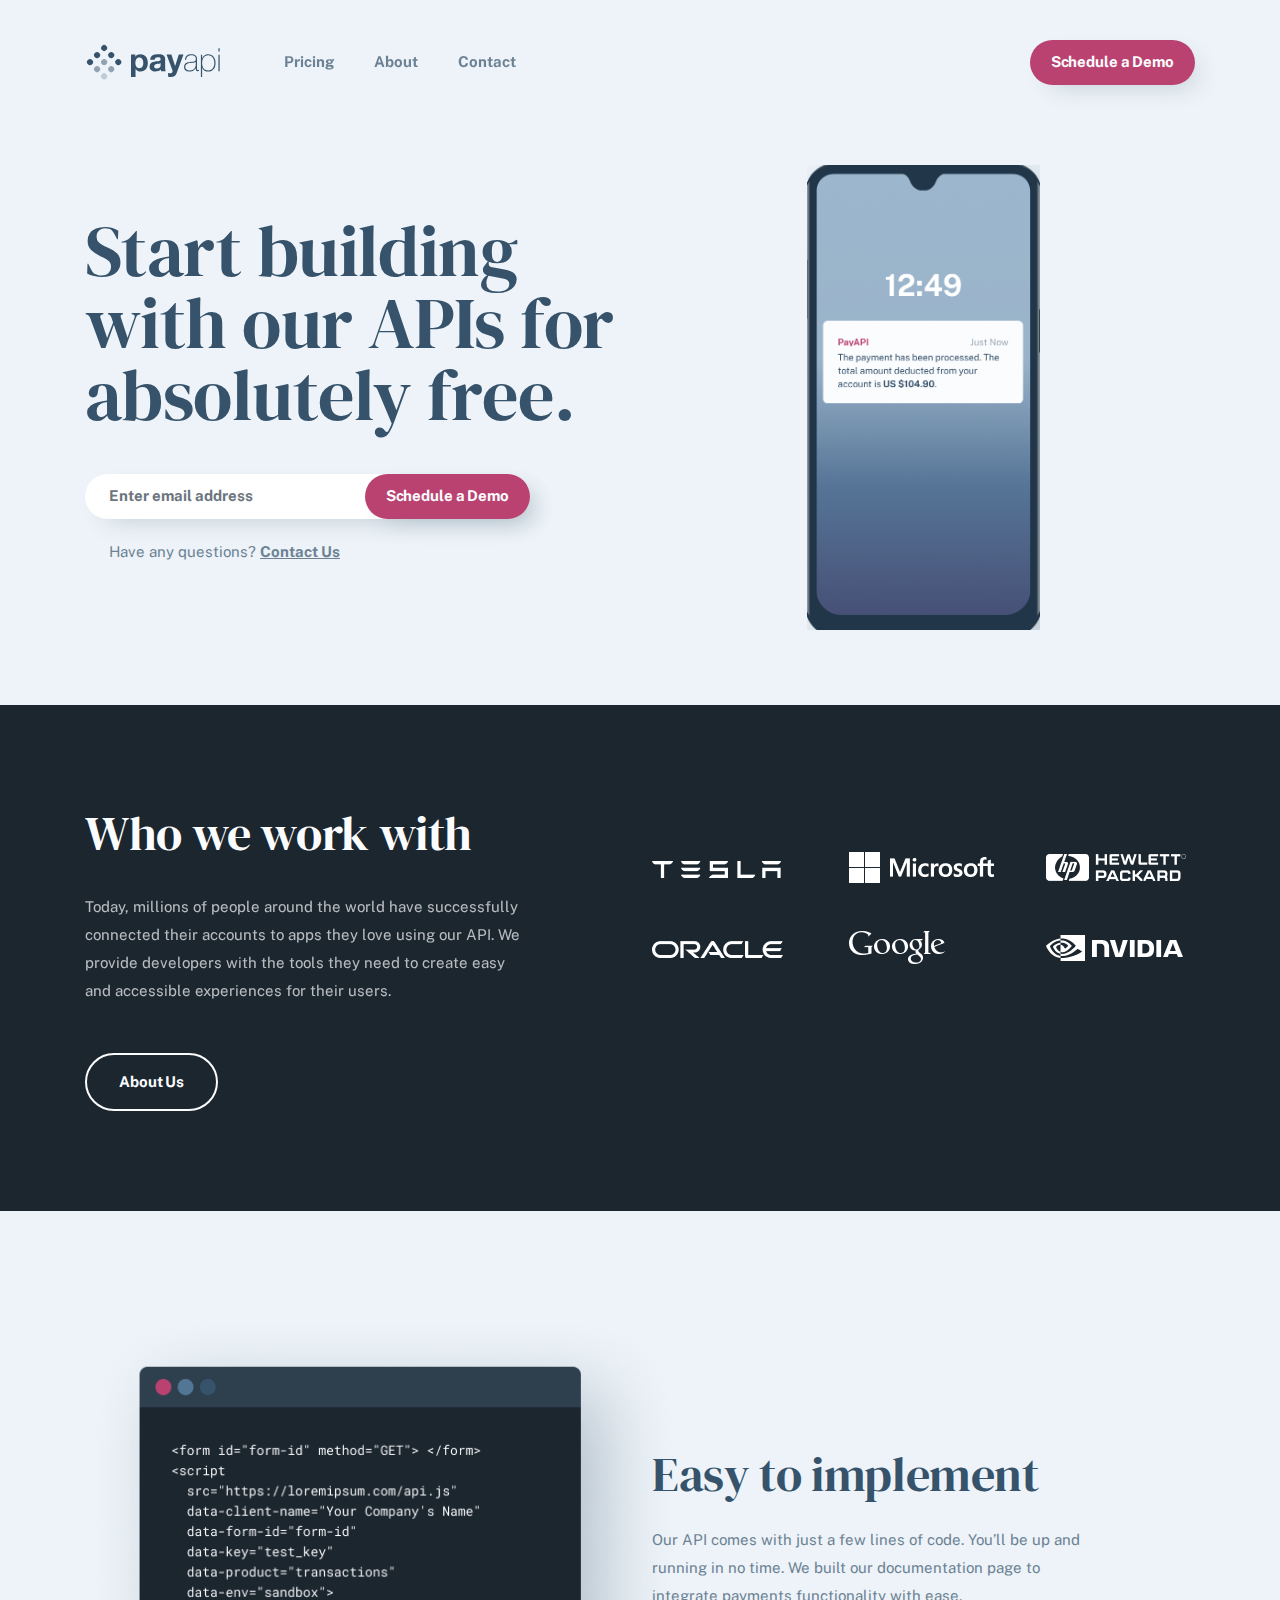
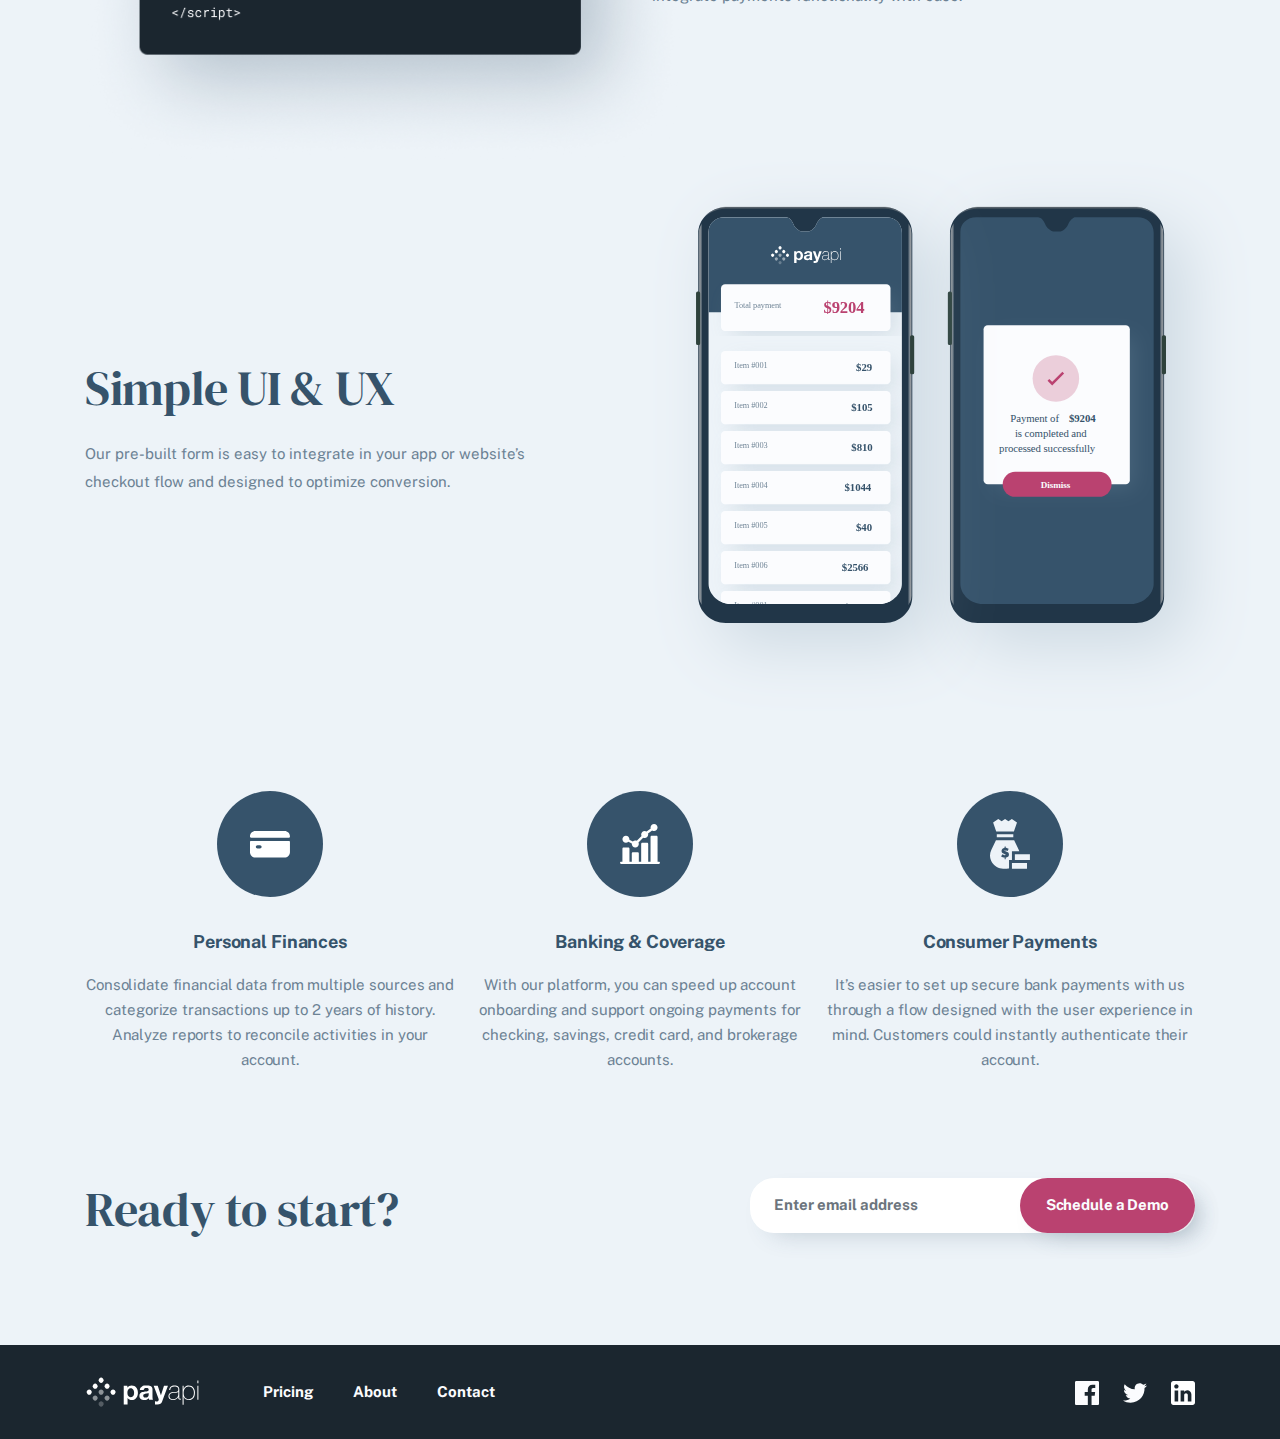
==== commit c67b3022: "site-about finish" ====
--- a/index.html
+++ b/index.html
@@ -39,7 +39,7 @@
             </ul>
           </div> 
         </div>
-        <a href="#!" class="btn primary-btn">Schedule a Demo</a>
+        <a href="#!" class="btn primary-btn buttun">Schedule a Demo</a>
         <div class="site-menu__bar">
           <sapn class="site-menu__line"></sapn>
         </div> 
@@ -71,44 +71,34 @@
     <!-- SITE-MAIN -->
  <main class="site-main">
       <section class="partner">
-        <div class="container">
-          <div class="row align-items-center wraper">
+        <div class="container ">
+          <div class="row align-items-center wrapper">
             <div class="col-6">
               <h4 class="partner-title">Who we work with</h4>
               <p class="partner-text">Today, millions of people around the world have successfully connected their accounts to apps they love using our API. We provide developers with the tools they need to create easy and accessible experiences for their users. </p>
-              <a class="btn secondary-btn" role="button" aria-disabled="true">About Us</a>
-            </div>
-            <div class="col-6 d-flex justify-content-center align-items-center flex-wrap gap-4 ">
-              <div class="col">
-                <svg xmlns="http://www.w3.org/2000/svg" width="129" height="17" viewBox="0 0 129 17" fill="none">
-                  <path fill-rule="evenodd" clip-rule="evenodd" d="M3.35449 3.42818C1.65427 3.05249 0.367615 1.54972 0 0.0469613L21 0V0.0469613C20.6324 1.54972 19.3917 2.95856 17.6455 3.42818H12.407L12.1313 3.5221V17H8.86871V3.5221L8.593 3.42818H3.35449ZM32.4307 3.41873H44.9481C46.7098 3.09091 48.0079 1.49862 48.3324 0H29C29.3709 1.49862 30.669 3.04408 32.4307 3.41873ZM125.616 3.41873H113.098C111.383 3.04408 110.085 1.49862 109.714 0H129C128.629 1.49862 127.377 3.09091 125.616 3.41873ZM110.224 17V6.7438H128.583V17H125.338V10.1625H113.469V17H110.224ZM100.349 17C101.972 16.2975 102.853 15.0799 103.223 13.6749H88.6198V0.046832H85.3282V17H100.349ZM72.579 3.3719H60.9889L61.0352 6.7438H76.0561V17H56.8164C57.6045 15.3609 59.1808 14.0964 61.0352 13.5813H72.8109V10.0689H57.79V0.046832H76.1488C75.7779 1.49862 74.3408 2.85675 72.579 3.3719ZM44.9481 10.1157H32.4307C30.669 9.74105 29.3709 8.19559 29 6.69697H48.3324C48.0079 8.19559 46.7098 9.78788 44.9481 10.1157ZM32.4307 17H44.9481C46.7098 16.6722 48.0079 15.0799 48.3324 13.5813H29C29.3709 15.0799 30.669 16.6722 32.4307 17Z" fill="white"/>
-                  </svg>
-              </div>
-              <div class="col">
-                <svg xmlns="http://www.w3.org/2000/svg" width="145" height="31" viewBox="0 0 145 31" fill="none">
-                  <path fill-rule="evenodd" clip-rule="evenodd" d="M15 15H0V0H15V15ZM145 14.0611V11.5398H141.856V7.62017L141.751 7.65262L138.798 8.55241L138.74 8.57002V11.54H134.08V9.88545C134.08 9.11505 134.253 8.5255 134.594 8.13233C134.932 7.74388 135.416 7.54639 136.034 7.54639C136.478 7.54639 136.937 7.65054 137.4 7.85593L137.516 7.90753V5.25227L137.461 5.2323C137.03 5.0778 136.443 5 135.715 5C134.799 5 133.965 5.19874 133.239 5.5926C132.512 5.98702 131.94 6.55008 131.54 7.26597C131.14 7.98103 130.938 8.8069 130.938 9.72083V11.5398H128.749V14.0611H130.938V24.6828H134.08V14.0611H138.74V20.811C138.74 23.591 140.056 24.9997 142.653 24.9997C143.079 24.9997 143.528 24.9499 143.987 24.8524C144.454 24.7523 144.772 24.6523 144.959 24.5455L145 24.5211V21.9765L144.872 22.0607C144.702 22.1739 144.489 22.2664 144.24 22.3352C143.99 22.4052 143.781 22.4403 143.62 22.4403C143.011 22.4403 142.561 22.2771 142.282 21.9549C142 21.6298 141.857 21.0614 141.857 20.2661V14.0611H145ZM121.732 22.4407C120.592 22.4407 119.692 22.064 119.059 21.3221C118.421 20.5764 118.098 19.5132 118.098 18.1624C118.098 16.7688 118.421 15.678 119.059 14.9191C119.693 14.1653 120.584 13.7826 121.706 13.7826C122.796 13.7826 123.663 14.1481 124.285 14.8694C124.909 15.5944 125.226 16.6764 125.226 18.0863C125.226 19.5135 124.928 20.6098 124.34 21.3432C123.757 22.071 122.879 22.4407 121.732 22.4407ZM116.736 13.1107C117.968 11.8582 119.696 11.2232 121.872 11.2232C123.921 11.2232 125.547 11.8306 126.703 13.029C127.858 14.2268 128.444 15.8944 128.444 17.9844C128.444 20.1003 127.82 21.8173 126.588 23.0857C125.357 24.3555 123.663 24.9994 121.554 24.9994C119.53 24.9994 117.894 24.3884 116.691 23.1821C115.489 21.9763 114.88 20.3211 114.88 18.2633C114.88 16.0967 115.504 14.3633 116.736 13.1107ZM109.814 11.2232C108.334 11.2232 107.109 11.6003 106.174 12.3438C105.233 13.0917 104.756 14.0726 104.756 15.2596C104.756 15.8766 104.859 16.4247 105.062 16.8896C105.266 17.356 105.581 17.7666 106.001 18.1113C106.417 18.4531 107.059 18.8112 107.91 19.1755C108.626 19.4688 109.16 19.7169 109.499 19.9125C109.83 20.1042 110.065 20.2968 110.198 20.4844C110.327 20.668 110.393 20.9193 110.393 21.2294C110.393 22.1124 109.729 22.5421 108.363 22.5421C107.856 22.5421 107.278 22.4367 106.645 22.2289C106.017 22.0243 105.423 21.7247 104.886 21.3405L104.756 21.2473V24.2605L104.803 24.2827C105.248 24.4871 105.809 24.6595 106.469 24.7952C107.129 24.9309 107.728 25 108.248 25C109.854 25 111.148 24.6211 112.091 23.8732C113.041 23.1201 113.523 22.1161 113.523 20.888C113.523 20.0021 113.263 19.2424 112.753 18.6297C112.245 18.0219 111.365 17.464 110.137 16.9708C109.159 16.5798 108.532 16.2551 108.274 16.0059C108.024 15.7651 107.898 15.4247 107.898 14.9935C107.898 14.6113 108.054 14.3051 108.375 14.0571C108.698 13.8079 109.148 13.6811 109.712 13.6811C110.235 13.6811 110.771 13.7635 111.304 13.9249C111.836 14.0863 112.304 14.3026 112.694 14.567L112.822 14.6544V11.7961L112.773 11.775C112.413 11.6212 111.938 11.4896 111.361 11.3828C110.787 11.2767 110.267 11.2232 109.814 11.2232ZM93.8913 21.3221C94.5248 22.064 95.4243 22.4407 96.5645 22.4407C97.7121 22.4407 98.5891 22.071 99.1727 21.3432C99.7602 20.6098 100.058 19.5135 100.058 18.0863C100.058 16.6764 99.7416 15.5944 99.1171 14.8694C98.4957 14.1481 97.6284 13.7826 96.5393 13.7826C95.4159 13.7826 94.5255 14.1653 93.892 14.9191C93.254 15.678 92.9312 16.7688 92.9312 18.1624C92.9312 19.5135 93.2536 20.5764 93.8913 21.3221ZM96.7046 11.2232C94.5282 11.2232 92.7999 11.8582 91.5683 13.1107C90.3369 14.3633 89.7122 16.0967 89.7122 18.2633C89.7122 20.3219 90.322 21.9763 91.5242 23.1821C92.7263 24.3884 94.3622 24.9994 96.3863 24.9994C98.4951 24.9994 100.189 24.3555 101.421 23.0857C102.652 21.8173 103.276 20.1003 103.276 17.9844C103.276 15.8944 102.691 14.2268 101.535 13.029C100.379 11.8306 98.7538 11.2232 96.7046 11.2232ZM84.9425 11.5398V13.8159H84.9755C85.2655 13.0773 85.6448 12.485 86.1696 12.0529C86.7675 11.5615 87.4655 11.3118 88.2455 11.3118C88.7629 11.3118 89.1718 11.3735 89.4608 11.4959L89.5111 11.5173V14.6341L89.3806 14.54C89.237 14.4368 88.9933 14.3388 88.6569 14.2485C88.317 14.1576 88.0032 14.1117 87.7236 14.1117C86.8988 14.1117 86.2232 14.4669 85.7162 15.1678C85.2028 15.8772 84.9425 16.8164 84.9425 17.9595V24.6826H81.8387V11.5398H84.9425ZM76.2803 11.2232C74.8563 11.2232 73.5862 11.5273 72.5059 12.1269C71.4233 12.7278 70.5861 13.5857 70.0165 14.6766C69.4494 15.7648 69.1615 17.036 69.1615 18.4537C69.1615 19.6954 69.4406 20.835 69.9924 21.8394C70.5445 22.8454 71.3259 23.6324 72.315 24.1783C73.3027 24.7235 74.4443 24.9999 75.7083 24.9999C77.1834 24.9999 78.4427 24.7061 79.4525 24.1268L79.4933 24.1035V21.2712L79.3628 21.366C78.9054 21.6979 78.3943 21.9628 77.8443 22.1536C77.2957 22.3443 76.7956 22.4407 76.357 22.4407C75.1391 22.4407 74.1614 22.0611 73.4517 21.3128C72.7405 20.5635 72.3799 19.5113 72.3799 18.1873C72.3799 16.8549 72.756 15.7757 73.4971 14.9793C74.236 14.1854 75.2155 13.7826 76.4082 13.7826C77.4284 13.7826 78.4225 14.1267 79.3631 14.8063L79.4933 14.9004V11.9161L79.4512 11.8925C79.0973 11.6951 78.6146 11.5322 78.0153 11.4086C77.4185 11.2853 76.8349 11.2232 76.2803 11.2232ZM63.9199 11.54H67.0238V24.6826H63.9199V11.54ZM65.5036 5.94111C64.9928 5.94111 64.5472 6.11433 64.1811 6.45758C63.8136 6.80179 63.6271 7.23518 63.6271 7.74665C63.6271 8.25008 63.8113 8.67556 64.1754 9.01062C64.5372 9.34472 64.9841 9.51405 65.5037 9.51405C66.0232 9.51405 66.4718 9.34472 66.8379 9.01118C67.2063 8.67556 67.3932 8.25022 67.3932 7.74665C67.3932 7.25307 67.2113 6.82412 66.8531 6.47145C66.4951 6.11946 66.0409 5.94111 65.5036 5.94111ZM57.7593 24.6826V10.5703H57.6571L52.0358 24.6826H49.7894L44.0789 10.5689H43.9767V24.6824H41V6.34344H45.5626L50.9704 19.9652L56.5428 6.34344H60.9269V24.6826H57.7593ZM16 15H31V0H16V15ZM15 31H0V16H15V31ZM16 31H31V16H16V31Z" fill="white"/>
-                  </svg>
-              </div>
-              <div class="col">
-                <svg xmlns="http://www.w3.org/2000/svg" width="140" height="27" viewBox="0 0 140 27" fill="none">
-                  <path fill-rule="evenodd" clip-rule="evenodd" d="M39.4573 0H22.8514L22.0971 2.02119C28.6815 2.33583 33.9152 7.32367 33.9152 13.4299C33.9152 19.1057 29.3932 23.8147 23.468 24.7038L22.7571 26.8728H39.4573C40.3929 26.8764 41.2915 26.5007 41.9545 25.8285C42.6176 25.1564 42.9905 24.2431 42.9908 23.2905V3.57003C42.9908 1.58084 41.4082 0 39.4573 0ZM9.0539 13.4307C9.0539 18.4277 12.571 22.838 17.4635 24.4409L16.6097 26.8728H3.52533C1.5782 26.8728 0 25.2477 0 23.2639V3.59746C-0.00123979 1.61351 1.57662 0.003705 3.52533 0.000761851H17.0332L16.1861 2.40059C12.1085 4.60463 9.0539 9.03784 9.0539 13.4307ZM131.553 16.3912H123.838V26.981H131.506C134.283 26.981 134.47 24.2497 134.47 22.7641V19.6497C134.47 17.7808 133.529 16.3912 131.553 16.3912ZM132.071 23.0521V20.0329C132.119 19.3632 131.649 18.596 130.942 18.596H126.236V24.7769H130.754C131.6 24.7769 132.071 23.9617 132.071 23.0521ZM120.525 22.8647C121.092 22.3832 121.469 21.6625 121.469 19.7388C121.469 17.5751 120.006 16.3729 118.308 16.3729H111.37V26.9992H113.73V23.8734H117.787C118.732 23.8734 119.204 24.6428 119.204 25.0756V26.9985H121.469V24.7868C121.469 24.1621 121.28 23.2494 120.525 22.8647ZM113.729 21.6625H118.07C118.968 21.6625 119.203 20.5563 119.203 20.0283C119.203 19.4981 118.968 18.5854 117.787 18.5854H113.729V21.6625ZM104.812 16.3935H101.708L97.5222 25.4938V26.9787H99.4035L100.25 25.0626H106.261L107.118 26.9787H109.565L104.812 16.3935ZM103.26 18.3576L101.238 22.8601H105.274L103.26 18.3576ZM86.6103 26.9901V16.3828H89.0146V20.3666H90.051L94.1503 16.3828H97.3546L92.3117 21.3745L96.5053 25.5982V26.9901H94.7146L90.2396 22.5736H89.0146V26.9901H86.6103ZM73.9839 24.4851V18.887C73.9839 17.6917 75.2523 16.3996 76.38 16.3996H82.1608C83.6649 16.4468 84.5561 18.0269 84.5561 18.9358V19.8439H82.1608C82.1121 19.3655 81.6901 18.6486 81.3144 18.6486H77.1785C76.2393 18.6486 76.3808 19.6055 76.3808 19.6055V23.8155C76.3808 24.5811 76.85 24.7723 77.1321 24.7723H81.2201C82.1129 24.7723 82.2079 24.0067 82.2079 23.5282H84.5569V24.4851C84.5569 26.0644 83.4771 26.9733 82.1615 26.9733H76.4279C74.6417 26.9733 73.9839 25.5852 73.9839 24.4851ZM68.1635 16.3729H65.049L60.1879 27H62.7359L63.586 25.0771H69.616L70.4758 27H72.9303L68.1635 16.3729ZM66.6055 18.3438L64.5768 22.8647H68.5878L66.6055 18.3438ZM57.4932 16.3889H49.9143V26.984H52.3149V24.0113H57.4925C58.9046 24.0113 60.5052 23.1968 60.5052 20.2241C60.506 17.2041 58.7639 16.3889 57.4932 16.3889ZM52.3149 21.8065H56.9283C57.9639 21.8065 57.9639 20.7041 57.9639 20.2249C57.9639 19.7457 57.9639 18.5945 56.7868 18.5945H52.3149V21.8065ZM49.9143 0.173702V10.7688H52.3149V6.54963H58.5753V10.7688H60.9759V0.173702H58.5753V4.34484H52.3149V0.173702H49.9143ZM65.0931 0.166845H73.1039V2.37698H65.8467V4.34484H71.8789V6.55268H65.8467V8.56854H73.1039V10.7764H64.9517C64.0088 10.7764 63.4439 10.0084 63.4439 9.38448V1.7515C63.4439 0.790801 64.0088 0.166845 65.0931 0.166845ZM92.4464 0.177511V9.18411C92.4464 9.99853 93.0585 10.765 94.1406 10.765H101.199V8.56092H94.847V0.177511H92.4464ZM119.782 2.37469V10.7764H117.379V2.37469H113.914V0.165322H123.294V2.37469H119.782ZM130.897 10.7832V2.37012H134.412V0.158465H125.023V2.37012H128.491V10.7832H130.897ZM104.148 0.171416H112.153H112.153V2.37698H104.901V4.34407H110.929V6.5504H104.901V8.56473H112.153V10.771H104.006C103.064 10.771 102.499 10.0039 102.499 9.37991V1.75454C102.499 0.794611 103.064 0.171416 104.148 0.171416ZM85.8882 10.787C85.1795 10.787 84.4955 9.70522 84.3533 9.17573L82.5836 3.61955L80.2698 10.7878H78.8068C78.0982 10.7878 77.4838 9.6816 77.3424 9.15288L74.4628 0.156179H76.8702L79.0904 7.42043L81.4506 0.204176H83.7158L86.076 7.42043L88.2947 0.156179H90.7036L87.304 10.7878H85.8882V10.787ZM137.664 0.0937077C138.285 0.0836353 138.883 0.334067 139.317 0.78623C139.771 1.24791 140 1.80711 140 2.46306C140.009 3.09661 139.762 3.70627 139.317 4.14904C138.862 4.61453 138.31 4.84766 137.664 4.84766C137.017 4.84766 136.467 4.61529 136.014 4.14904C135.563 3.68507 135.338 3.12359 135.338 2.46306C135.329 1.8323 135.576 1.22567 136.02 0.78623C136.474 0.32531 137.021 0.0937077 137.664 0.0937077ZM139.085 3.91896C138.714 4.31179 138.199 4.52984 137.664 4.52082C137.129 4.5304 136.614 4.31226 136.244 3.91896C135.863 3.53485 135.652 3.0084 135.662 2.4623C135.662 1.89701 135.857 1.41476 136.247 1.01555C136.638 0.614814 137.11 0.413685 137.665 0.413685C138.219 0.413685 138.694 0.614814 139.085 1.01555C139.475 1.41476 139.67 1.89701 139.67 2.4623C139.67 3.03217 139.475 3.51747 139.085 3.91896ZM18.3261 0L12 18.0009V18.0016H14.6717L17.7646 9.33768H18.608C19.1694 9.33768 19.1694 9.75415 19.0762 10.2178L16.3114 18.0016H19.0762C19.0762 18.0016 21.466 11.423 21.8881 10.0328C22.3094 8.64259 21.466 7.9475 19.8256 7.9475H18.2322L21.044 0H18.3261ZM24.4591 7.90179H28.8323C30.1484 7.90179 31.5129 8.59984 30.8076 10.5075L28.7854 16.1839C28.4095 17.2542 28.08 17.9987 26.1047 17.9987H23.6322L20.8382 26H18.1576L24.4591 7.90179ZM28.08 9.99592C28.08 9.99592 26.1047 15.5323 26.0578 15.8117C26.0108 16.0911 25.7752 16.6026 25.3054 16.6026H24.1191L26.6692 9.29788H27.8451C28.2679 9.29788 28.2209 9.62368 28.08 9.99592Z" fill="white"/>
-                  </svg>
-              </div>
-              <div class="col">
-                <svg xmlns="http://www.w3.org/2000/svg" width="131" height="17" viewBox="0 0 131 17" fill="none">
-                  <path fill-rule="evenodd" clip-rule="evenodd" d="M56.5539 11.06H65.2099L60.6328 3.70904L52.2322 16.9997H48.4091L58.6269 1.03466C59.071 0.389754 59.8115 0 60.6328 0C61.427 0 62.1674 0.376217 62.5983 1.00784L72.8565 16.9997H69.0334L67.2296 14.0299H58.4657L56.5539 11.06ZM96.2673 14.0296V0.161163H93.023V15.3871C93.023 15.8037 93.1845 16.207 93.4941 16.516C93.8037 16.825 94.221 16.9997 94.6787 16.9997H109.474L111.386 14.0299H96.2671L96.2673 14.0296ZM48.3014 5.85907C48.3014 9.00367 45.7436 11.5434 42.5932 11.5434L42.5934 11.544H41.1125L47.6282 17H42.9163L33.2318 8.57407L42.378 8.58735C43.8858 8.58735 45.0973 7.36445 45.0973 5.85959C45.0973 4.35446 43.8858 3.13131 42.378 3.13131H31.6432V17H28.3999V0.160907H42.5932C45.7436 0.160907 48.3014 2.71423 48.3014 5.85907ZM8.43568 16.9997C3.77904 17 0 13.2371 0 8.58735C0 3.93738 3.77904 0.161418 8.43568 0.161418H18.2402C22.8979 0.161418 26.6741 3.93738 26.6741 8.58735C26.6741 13.2371 22.8979 16.9997 18.24 16.9997H8.43568ZM23.4825 8.58709C23.4825 11.5973 21.0391 14.0299 18.0222 14.0299H18.022H8.6524C5.63684 14.0299 3.1921 11.5973 3.1921 8.58735C3.1921 5.5771 5.63684 3.13131 8.65265 3.13131H18.0222C21.0391 3.13131 23.4825 5.5771 23.4825 8.58709ZM79.628 16.9997C74.9704 16.9997 71.1872 13.2371 71.1872 8.58735C71.1872 3.93738 74.9704 0.161418 79.628 0.161418H91.2732L89.3747 3.13131H79.8435C76.8279 3.13131 74.3778 5.5771 74.3778 8.58735C74.3778 11.5973 76.8279 14.0299 79.8435 14.0299H91.5421L89.6304 16.9997H79.628ZM114.051 10.0654C114.697 12.3636 116.811 14.0299 119.302 14.0299H131L129.088 16.9995H119.086C114.428 16.9995 110.645 13.2368 110.645 8.58684C110.645 3.93712 114.428 0.160907 119.086 0.160907H130.744L128.82 3.13131H119.302C116.811 3.13131 114.697 4.81088 114.051 7.09551H129.829L127.917 10.0654H114.051Z" fill="white"/>
-                  </svg>
-              </div>
-              <div class="col">
-                <svg xmlns="http://www.w3.org/2000/svg" width="96" height="33" viewBox="0 0 96 33" fill="none">
-                  <path fill-rule="evenodd" clip-rule="evenodd" d="M19.303 16.0795H15.1029L16.5086 14.6997H24L22.8968 15.7907C22.6921 15.9764 22.5552 16.1878 22.5552 16.496V22.5235C19.0592 23.4855 16.0326 24 12.624 24C5.5941 24 0 19.4245 0 11.8291C0 6.49306 4.19492 0 13.3724 0C17.553 0 20.4778 1.2844 22.4977 2.63586L19.3042 5.79399V3.8906C17.6011 2.36376 15.6974 1.26764 12.4257 1.26764C7.25538 1.26764 3.54945 5.23419 3.54945 10.889C3.54945 16.6547 7.64658 22.5583 14.6177 22.5583C16.3378 22.5583 17.9925 22.3299 19.303 21.9135V16.0795ZM33.4129 8C28.2185 8 25 11.6897 25 15.6061C25 18.9865 27.5929 23 32.8461 23C37.8995 23 41 19.3031 41 15.3181C41 11.6062 37.97 8.00137 33.4129 8.00137V8ZM32.5511 9.0757C36.2133 9.0757 37.8442 13.7138 37.8442 17.0219C37.8442 21.9417 34.0475 22.039 33.5936 22.039C31.8561 22.039 30.6418 21.0182 29.7328 19.6794C28.9327 18.4455 28.1505 16.1531 28.1505 13.9132C28.1505 11.6821 28.9018 10.5927 30.0841 9.79117C31.051 9.19038 31.9562 9.0757 32.5498 9.0757H32.5511ZM67.4159 8C63.032 8 60.6605 10.8954 60.6605 14.1281C60.6605 16.5892 62.3505 19.3657 65.8372 19.3657H66.7193C66.7193 19.3657 66.4791 19.9745 66.4778 20.5626C66.4778 21.4301 66.7764 21.9173 67.4107 22.667C61.4112 23.0483 59 25.5727 59 28.2858C59 30.6617 61.1809 33 65.764 33C71.1898 33 74 29.8576 74 26.7736C74 24.5995 72.9617 23.4077 70.3324 21.3525C69.5592 20.7256 69.4093 20.3263 69.4093 19.8571C69.4093 19.1974 69.7806 18.7567 69.9278 18.5819L69.9359 18.5723C70.1001 18.3916 70.3434 18.1941 70.5364 18.0376L70.5365 18.0375L70.5368 18.0372C70.6363 17.9564 70.7224 17.8865 70.7772 17.8355C71.6607 17.0548 72.9084 15.8994 72.9084 13.5933C72.9084 12.0111 72.2776 10.6501 70.8404 9.37557H72.5949L73.9133 8.00026H67.4159V8ZM66.2066 9.0289C67.0021 9.0289 67.6661 9.32231 68.3674 9.93112C69.1454 10.6627 70.3884 12.6287 70.3884 15.0614C70.3884 17.6866 68.4332 18.4053 67.375 18.4053C66.8571 18.4053 66.2365 18.2541 65.711 17.8792C64.5438 17.0896 63.3851 14.9877 63.3851 12.4866C63.3851 10.2297 64.6738 9.0289 66.2066 9.0289ZM68.5174 23.6921C68.5174 23.6921 68.2769 23.6635 67.9425 23.6635C63.4409 23.7293 61.8004 25.5004 61.8004 27.5583C61.8004 30.0426 64.1944 31.5639 67.3266 31.5639C70.1801 31.5639 71.9421 30.0103 71.9421 28.0287C71.9421 26.5874 71.1417 25.7782 69.8581 24.7196C69.3067 24.2802 68.5174 23.6921 68.5174 23.6921ZM81.0301 23H74.6633L75.8299 21.8458C76.0213 21.6494 76.1105 21.4581 76.1105 21.177V1.40269H74L75.4131 0H80.8427L79.6942 1.13985C79.5659 1.26229 79.3902 1.45487 79.3902 1.83092V20.9208C79.3902 21.3294 79.6824 21.751 80.174 21.8108L82 22.0372L81.0301 23ZM82 15.2021C82 10.5765 85.8224 8 89.4207 8H89.422C93.239 8 94.9001 9.98699 95.4892 11.9602L85.2903 15.8329C86.2641 19.4302 89.0477 21.3872 91.9348 21.3872C93.454 21.3872 94.5977 20.9509 96 20.2866C95.2571 21.2202 94.2395 21.9631 93.1821 22.4205C92.1963 22.8456 91.1441 23 89.8664 23C84.7424 23 82 19.0224 82 15.2021ZM92.0807 11.7182C92.0807 10.5503 90.6851 9.05825 88.7545 9.05825C87.4783 9.05825 84.891 9.95695 84.891 13.3187C84.891 14.1202 85.0607 14.8618 85.0607 14.8618L91.3298 12.4798C91.8288 12.2953 92.0807 12.0959 92.0807 11.7182ZM51.4129 8C46.2185 8 43 11.6897 43 15.6061C43 18.9865 45.5928 23 50.8461 23C55.8995 23 59 19.3031 59 15.3181C59 11.6062 55.97 8.00137 51.4129 8.00137V8ZM50.5511 9.0757C54.2133 9.0757 55.8442 13.7138 55.8442 17.0219C55.8442 21.9417 52.0475 22.039 51.5936 22.039C49.8561 22.039 48.6418 21.0182 47.7328 19.6794C46.9327 18.4455 46.1505 16.1531 46.1505 13.9132C46.1505 11.6821 46.9018 10.5927 48.0841 9.79117C49.051 9.19038 49.9562 9.0757 50.5498 9.0757H50.5511Z" fill="white"/>
-                  </svg>
+              <a class="btn secondary-btn about-btn" role="button" aria-disabled="true">About Us</a>
+            </div>
+            <div class="col-6 d-flex justify-content-center align-items-center flex-wrap gap-5 company-image">
+              <div class="col">
+                <img src="./img/shared/desktop/Combined Shape 2.png" alt="">
+               
+              </div>
+              <div class="col">
+                <img src="./img/shared/desktop/Combined Shape 3.png" alt="">
+             
+              </div>
+              <div class="col">
+                <img src="./img/shared/desktop/Combined Shape 5.png" alt="">
+              </div>
+              <div class="col">
+               <img src="./img/shared/desktop/Shape 2.png" alt="">
+              </div>
+              <div class="col">
+                <img src="./img/shared/desktop/Combined Shape 4.png" alt="">
                   
               </div>
               <div class="col">
-                <svg xmlns="http://www.w3.org/2000/svg" width="137" height="26" viewBox="0 0 137 26" fill="none">
-                  <path fill-rule="evenodd" clip-rule="evenodd" d="M14.5407 0V3.50139L15.2297 3.45799C24.0861 3.15415 29.8708 10.7791 29.8708 10.7791C29.8708 10.7791 23.2392 18.9104 16.3349 18.9104C15.7321 18.9104 15.1435 18.8525 14.555 18.7513V20.9215C15.0431 20.9794 15.5455 21.0228 16.0335 21.0228C22.4641 21.0228 27.1148 17.7095 31.622 13.803C31.9588 14.0772 32.7662 14.5252 33.6089 14.9929C34.6337 15.5616 35.7108 16.1593 36.0574 16.5086C31.7799 20.1258 21.8038 23.0339 16.1483 23.0339C15.6029 23.0339 15.0861 23.005 14.5694 22.9471V26H39V0H14.5407ZM14.5407 7.75515V5.41237L14.555 5.41124V5.41034C14.7799 5.39618 15.0048 5.3823 15.2297 5.3823C21.6029 5.17974 25.7799 10.9093 25.7799 10.9093C25.7799 10.9093 21.2727 17.2176 16.4354 17.2176C15.7895 17.2176 15.1579 17.1163 14.555 16.9137V9.79521C16.893 10.0813 17.4751 11.0727 18.7691 13.2768C18.8495 13.4137 18.9327 13.5553 19.0191 13.7017L22.3349 10.8948C22.3349 10.8948 19.9091 7.69727 15.8325 7.69727C15.4019 7.6828 14.9713 7.71174 14.5407 7.75515ZM14.5407 7.75515L14.5407 9.78075H14.5263C12.0431 9.47691 10.0909 11.8208 10.0909 11.8208C10.0909 11.8208 11.1962 15.7707 14.5407 16.9137V18.7657C8.59809 17.695 6.94737 11.4591 6.94737 11.4591C6.94737 11.4591 9.80383 8.27602 14.5407 7.75515ZM14.555 5.41034L14.5407 5.41124L14.5407 5.41124V5.41237C7.5024 5.96816 3.99043 11.1987 3.99043 11.1987C3.99043 11.1987 6.67464 19.9377 14.5407 20.9215V22.9471C3.81818 21.9343 0 10.7935 0 10.7935C0 10.7935 6.74641 4.13801 14.555 3.50139V5.41034ZM46 5V21.9856H50.8518V8.79695L54.635 8.81134C55.8769 8.81134 56.7433 9.11337 57.3353 9.74619C58.1006 10.5516 58.4038 11.8604 58.4038 14.2335V21.9856H63.1112V12.6083C63.1112 5.90609 58.8226 5 54.635 5H46ZM83.8324 5.02876V22H88.6409V5.02876H83.8324ZM91.5866 22V5.02876H98.3301C102.171 5.02876 104.741 5.489 106.503 7.8621C107.499 9.18528 108.063 11.3139 108.063 13.7014C108.063 16.3046 107.398 18.692 106.359 19.7707C104.9 21.3096 103.543 22 99.3842 22H91.5866ZM96.3518 8.71066H98.4167C101.42 8.71066 103.355 10.0482 103.355 13.5288C103.355 17.0093 101.42 18.3613 98.4167 18.3613H96.3518V8.71066ZM72.887 18.4763L76.9013 5.02876H81.8109L76.2659 22H69.3348L63.8477 5.02876H69.046L72.887 18.4763ZM110.315 22H115.124V5.02876H110.315V22ZM117.087 21.9856L123.802 5.02876H130.228L137 21.9712H131.845L130.834 18.9797H122.892L121.824 21.9856H117.087ZM126.921 8.12098L129.838 16.0601H123.917L126.921 8.12098Z" fill="white"/>
-                  </svg>
+              <img src="./img/shared/desktop/Combined Shape 6.png" alt="">
               </div>
             </div>
           </div>
@@ -120,7 +110,7 @@
       <section class="how-use">
         <div class="container">
           <div class="row  the-first__section">
-            <div class="col-6 ">
+            <div class="col-6">
              <img src="./img/home/desktop/Group 14.png" alt="how-use__implement--image" class="implement-image">
             </div>
             <div class="col-6 how-use__desc">
@@ -131,6 +121,7 @@
           <div class="row the-second__section">
             <div class="col-6 ">
              <img src="./img/home/desktop/illustration-simple-ui.svg" alt="how-use__simple-ui--image" class="simple-image">
+            
             </div>
             <div class="col-6 the-second__section--desc">
               <h3 class="how-use__title">Simple UI & UX</h3>
@@ -155,9 +146,9 @@
                 </g>
                 <path fill-rule="evenodd" clip-rule="evenodd" d="M72.948 45.3906V45.7291C72.948 46.2469 72.5282 46.6666 72.0105 46.6666H33.9375C33.4198 46.6666 33 46.2469 33 45.7291V45.3906C33 42.4134 35.4134 40 38.3906 40H67.5573C70.5345 40 72.948 42.4134 72.948 45.3906ZM33 50.8854V61.2239C33 64.2011 35.4134 66.6145 38.3906 66.6145H67.5573C70.5345 66.6145 72.948 64.2011 72.948 61.2239V50.8854C72.948 50.3677 72.5282 49.9479 72.0105 49.9479H33.9375C33.4198 49.9479 33 50.3677 33 50.8854ZM42.974 57.4479H40.474C39.5679 57.4479 38.8334 56.7134 38.8334 55.8073C38.8334 54.9012 39.5679 54.1666 40.474 54.1666H42.974C43.8801 54.1666 44.6146 54.9012 44.6146 55.8073C44.6146 56.7134 43.8801 57.4479 42.974 57.4479Z" fill="white"/>
               </svg>
-              <div class="card-body">
-                <h5 class="card-title">Personal Finances</h5>
-                <p class="card-text">Consolidate financial data from multiple sources and categorize transactions up to 2 years of history. Analyze reports to reconcile activities in your account. </p>
+              <div class="service__card-body">
+                <h5 class="service__card-title">Personal Finances</h5>
+                <p class="service__card-text">Consolidate financial data from multiple sources and categorize transactions up to 2 years of history. Analyze reports to reconcile activities in your account. </p>
               </div>
             </div>
             <div class="card">
@@ -170,9 +161,9 @@
                 </g>
                 <path fill-rule="evenodd" clip-rule="evenodd" d="M41.371 50.7615C40.7386 51.3707 39.8829 51.75 38.9375 51.75C36.999 51.75 35.4219 50.1729 35.4219 48.2344C35.4219 46.2959 36.999 44.7188 38.9375 44.7188C40.876 44.7188 42.4531 46.2959 42.4531 48.2344C42.4531 48.3447 42.4385 48.451 42.4238 48.5574C42.4191 48.5917 42.4143 48.626 42.4101 48.6604L45.879 50.3947C46.5114 49.7856 47.3671 49.4062 48.3125 49.4062C48.8536 49.4062 49.3602 49.5393 49.8185 49.7587L54.5244 45.0529C54.3049 44.5945 54.1719 44.088 54.1719 43.5469C54.1719 41.6084 55.749 40.0312 57.6875 40.0312C58.4071 40.0312 59.0757 40.2501 59.6336 40.6227L63.7224 37.5569C63.6186 37.2258 63.5469 36.8806 63.5469 36.5156C63.5469 34.5771 65.124 33 67.0625 33C69.001 33 70.5781 34.5771 70.5781 36.5156C70.5781 38.4541 69.001 40.0312 67.0625 40.0312C66.3429 40.0312 65.6743 39.8124 65.1164 39.4398L61.0276 42.5056C61.1314 42.8367 61.2031 43.1819 61.2031 43.5469C61.2031 45.4854 59.626 47.0625 57.6875 47.0625C57.1464 47.0625 56.6398 46.9294 56.1815 46.71L51.4756 51.4158C51.6951 51.8742 51.8281 52.3808 51.8281 52.9219C51.8281 54.8604 50.251 56.4375 48.3125 56.4375C46.374 56.4375 44.7969 54.8604 44.7969 52.9219C44.7969 52.8116 44.8115 52.7053 44.8262 52.5989C44.8309 52.5646 44.8357 52.5303 44.8399 52.4958L41.371 50.7615ZM70.5781 70.6562H71.8281C72.4757 70.6562 73 71.1805 73 71.8281C73 72.4757 72.4757 73 71.8281 73H34.1719C33.5243 73 33 72.4757 33 71.8281C33 71.1805 33.5243 70.6562 34.1719 70.6562H35.4219V57.6094C35.4219 56.9618 35.9462 56.4375 36.5938 56.4375H41.2812C41.9288 56.4375 42.4531 56.9618 42.4531 57.6094V70.6562H44.7969V62.2969C44.7969 61.6493 45.3212 61.125 45.9688 61.125H50.6562C51.3038 61.125 51.8281 61.6493 51.8281 62.2969V70.6562H54.1719V52.9219C54.1719 52.2743 54.6962 51.75 55.3438 51.75H60.0312C60.6788 51.75 61.2031 52.2743 61.2031 52.9219V70.6562H63.5469V45.8906C63.5469 45.243 64.0712 44.7188 64.7188 44.7188H69.4062C70.0538 44.7188 70.5781 45.243 70.5781 45.8906V70.6562Z" fill="white"/>
               </svg>
-              <div class="card-body">
-                <h5 class="card-title">Banking & Coverage</h5>
-                <p class="card-text">With our platform, you can speed up account onboarding and support ongoing payments for checking, savings, credit card, and brokerage accounts.</p>
+              <div class="service__card-body">
+                <h5 class="service__card-title">Banking & Coverage</h5>
+                <p class="service__card-text">With our platform, you can speed up account onboarding and support ongoing payments for checking, savings, credit card, and brokerage accounts.</p>
               </div>
             </div>
             <div class="card">
@@ -185,9 +176,9 @@
                 </g>
                 <path fill-rule="evenodd" clip-rule="evenodd" d="M59.9937 31.3795L56.8907 40.4234H39.2177L36.1144 31.3795L41.2573 28L44.6558 30.2334L48.0542 28L51.4526 30.2334L54.8511 28L59.9937 31.3795ZM39.801 43.3364H56.3074V46.2494H39.801V43.3364ZM54.9482 60.2311H62.3518C62.199 59.8041 62.0242 59.3816 61.8258 58.9652L57.1577 49.1624H38.9508L34.2826 58.9652C32.3374 63.0501 32.6181 67.7732 35.0339 71.5987C37.4493 75.4245 41.5926 77.7087 46.1174 77.7087H49.991C50.6805 77.7087 51.3635 77.6549 52.0352 77.5513V68.9701H54.9482V60.2311ZM51.6631 64.8852C51.4796 65.258 51.238 65.5637 50.9384 65.8015C50.6388 66.0397 50.2967 66.2194 49.9121 66.3408C49.5276 66.4618 49.1294 66.5361 48.7179 66.563V68.1934H47.645V66.5361C47.0276 66.4823 46.4147 66.3609 45.8068 66.1724C45.1985 65.9835 44.6531 65.7458 44.1703 65.4579L45.2971 63.154C45.5387 63.3068 45.7981 63.4505 46.0753 63.5852C46.3078 63.702 46.5782 63.8165 46.8869 63.9288C47.1956 64.0414 47.5107 64.1195 47.8327 64.1643V62.9788C47.5555 62.9071 47.2783 62.8218 47.001 62.7228C46.5805 62.579 46.2183 62.4243 45.9145 62.2578C45.6103 62.0917 45.3597 61.9032 45.1632 61.692C44.9664 61.4811 44.8211 61.2407 44.7271 60.9714C44.633 60.7018 44.586 60.3919 44.586 60.0415C44.586 59.5564 44.6668 59.1275 44.8276 58.7547C44.9888 58.3823 45.2076 58.0607 45.4848 57.7914C45.762 57.5218 46.0863 57.3064 46.4576 57.1444C46.8289 56.9829 47.2244 56.8797 47.645 56.8346V55.4738H48.7183V56.8482C49.0133 56.8839 49.2993 56.9381 49.5769 57.0102C49.8541 57.0818 50.12 57.1649 50.3752 57.2589C50.6301 57.3534 50.8694 57.4524 51.0927 57.5555C51.3165 57.6591 51.522 57.7558 51.7102 57.8453L50.583 60.0146C50.3862 59.889 50.1715 59.7722 49.9391 59.6641C49.7422 59.5655 49.5208 59.4734 49.275 59.388C49.0289 59.3027 48.7808 59.2379 48.5302 59.1927V60.4052C48.6109 60.4238 48.6959 60.448 48.7854 60.4795C48.8745 60.511 48.9686 60.5402 49.0672 60.5671C49.5052 60.7018 49.9008 60.85 50.2542 61.0116C50.6077 61.1735 50.9096 61.3643 51.1599 61.5843C51.4102 61.8046 51.6028 62.072 51.7367 62.386C51.871 62.7008 51.9381 63.0823 51.9381 63.5317C51.9381 64.0615 51.8463 64.5128 51.6631 64.8852ZM47.2961 59.6099C47.2961 59.7449 47.3408 59.8549 47.4303 59.9402C47.5198 60.0259 47.6537 60.1044 47.8327 60.1761V59.1522C47.4751 59.1969 47.2961 59.3497 47.2961 59.6099ZM48.5302 63.2078V64.2049C48.7452 64.187 48.8969 64.1419 48.9864 64.0702C49.0759 63.9982 49.1207 63.9041 49.1207 63.7873C49.1207 63.6614 49.0672 63.5514 48.9595 63.457C48.8521 63.3629 48.7092 63.2799 48.5302 63.2078ZM57.8612 63.1441H72.9109V68.9701H57.8612V63.1441ZM69.9982 71.8827H54.9482V77.7087H69.9982V71.8827Z" fill="#EDF3F8"/>
               </svg>
-              <div class="card-body">
-                <h5 class="card-title">Consumer Payments</h5>
-                <p class="card-text">It’s easier to set up secure bank payments with us through a flow designed with the user experience in mind. Customers could instantly authenticate their account.</p>
+              <div class="service__card-body">
+                <h5 class="service__card-title">Consumer Payments</h5>
+                <p class="service__card-text">It’s easier to set up secure bank payments with us through a flow designed with the user experience in mind. Customers could instantly authenticate their account.</p>
               </div>
             </div>
           </div>
--- a/css/main.css
+++ b/css/main.css
@@ -180,7 +180,6 @@
 .site-hero__title {
  color: var(--Juan-blue);
   font-size: 72px;
-  /* font-size: calc(72 + 12 * (100vw / 1440)); */
   font-weight: 400;
   line-height: 72px;
   letter-spacing: -0.554px;
@@ -255,7 +254,7 @@
 .partner {
   background-color: var(--Mirage-blue);
   width: 100%;
-  height: 472px;
+  height: 100%;
 }
 .partner-title {
   color: var(--Link-Water-White);
@@ -279,8 +278,11 @@
   padding-bottom: 32px;
 
 }
-.wraper {
+.wrapper{
+  display: flex;
   row-gap: 40px;
+  padding-bottom: 100px;
+ 
 }
 .btn{
   border-radius: 30px !important;
@@ -338,6 +340,8 @@
   margin: 0 !important;
   padding: 0 !important;
 }
+
+
 .the-second__section--desc {
 }
 .how-use__title {
@@ -360,10 +364,13 @@
   justify-content: center;
   align-items: center;
 }
-.card-body {
+.service__card-body {
   padding-top: 32px;
-}
-.card-title {
+  display: flex;
+  flex-direction: column;
+  align-items: center;
+}
+.service__card-title {
   padding-bottom: 10px;
   color: #36536B;
   font-family: "Public Sans";
@@ -372,7 +379,7 @@
   line-height: 25px;
   letter-spacing: -0.138px;
 }
-.card-text {
+.service__card-text {
   color: #6C8294;
   text-align: center;
   font-family: "Public Sans";
@@ -390,6 +397,14 @@
   padding-top: 90px;
   padding-bottom: 96px;
 }
+.ready-to__start--title {
+  color: #36536B;
+  font-family: "DM Serif Display";
+  font-size: 48px;
+  font-weight: 400;
+  line-height: 56px; 
+  letter-spacing: -0.369px;
+  }
 /* SITE-MAIN */
 
 /* PRICING */
@@ -419,15 +434,17 @@
   display: flex;
   flex-direction: column;
   align-items: start;
- text-align: start;
+  text-align: start;
 }
 .card-title {
-  color: #BA4270;
+  color: #36536B;
   font-family: "DM Serif Display";
   font-size: 32px;
   font-weight: 400;
   line-height: 40px; 
   letter-spacing: -0.246px;
+  text-align: center;
+  margin: auto;
 }
 .card-text {
   text-align: start;
@@ -436,6 +453,7 @@
   font-size: 15px;
   font-weight: 400;
   line-height: 28px; 
+  text-align: center;
 }
 .main-title__course {
   color: #36536B;
@@ -471,6 +489,96 @@
 /* PRICING */
 
 
+/* ABOUT */
+.about {
+}
+.container {
+}
+.about-wrapper {
+  padding-top: 82px;
+  display: flex;
+  flex-direction: column;
+  row-gap: 50px;
+  margin-bottom: 100px;
+
+ 
+}
+.about-title {
+  width:730px;
+  color: #36536B;
+  font-family: "DM Serif Display";
+  font-size: 56px;
+  font-weight: 400;
+  line-height: 56px; 
+  letter-spacing: -0.431px;
+  
+}
+.about-dec {
+  display: flex;
+  gap: 10px;
+}
+.about-text__bold {
+  width: 255px;
+  color: #36536B;
+  font-family: "DM Serif Display";
+  font-size: 32px;
+  font-weight: 400;
+  line-height: 40px; 
+  letter-spacing: -0.246px;
+}
+.about-text {
+  width: 635px;
+  color: #6C8294;
+  font-family: "Public Sans";
+  font-size: 15px;
+  font-weight: 400;
+  line-height: 28px; 
+}
+.site-main__image {
+  max-width: 1440px;
+  width: 100%;
+}
+
+.site-main__image {
+  width: 100%;
+  margin: auto;
+}
+
+.cards {
+  display: flex;
+  margin-top: 72px;
+  gap: 30px;
+}
+.site-main__card {
+
+
+
+}
+.site-main__card-line {
+  width: 350px;
+  height: 1px;
+  opacity: 0.25;
+  background: #36536B;
+}
+.site-main__text {
+  color: #36536B;
+  font-family: "Public Sans";
+  font-size: 16px;
+  font-weight: 400;
+  line-height: 28px; 
+  opacity: 0.7;
+}
+.site-main__title {
+  color: #BA4270;
+  font-family: "DM Serif Display";
+  font-size: 56px;
+  font-weight: 400;
+  line-height: 72px;
+  letter-spacing: -0.431px;
+
+}
+
+/* ABOUT */
 
 
 
--- a/css/media.css
+++ b/css/media.css
@@ -2,7 +2,7 @@
     .site-header__nav{
         display: none;
     }
-    .site-header-hero .btn{
+    .site-header-hero .buttun{
         display: none;
     }
     .site-menu__bar{
@@ -13,19 +13,209 @@
     }
 }
 @media(max-width:768px){
-    .site-hero__title {
+    .container {
+        padding-left: 40px;
+        padding-right: 40px;
+    }
+    .col-6 {
+        width: 100%;
+    }
+    .site-hero__title { 
+        margin: auto;
+        max-width: 573px;
+        width: 100%;    
+        text-align: center;   
         font-size: 48px;
         line-height: 56px;
+        letter-spacing: -0.369px;
+    }
+    .input-group {
+        margin: auto;
+    }
+    .site-hero__text {
+        text-align: center;
     }
     .hero-wrapper {
          flex-direction: column-reverse;
          gap: 50px;
-                
+                    
     }
     .wrapper {
         display: flex;
-        flex-direction: row-reverse !important;
+        row-gap: 40px;
+        flex-direction: column-reverse;
+        padding-top: 95px;
+    }
+    .company-image {
+        width: 80%;
+        padding-bottom:unset;
+    }
+    .partner-title {
+       text-align: center;
+    }
+    .partner-text {
+        margin: auto;
+        text-align: center;
+    }
+    .about-btn {
+        margin: auto;
+    }
+    .the-first__section {
+        flex-direction: column;
+        margin: auto;
+       
+    }
+    .implement-image {
+         width: auto;
+         padding-left: 0px;
+         padding-right: 0px;
+    
+    }
+    .how-use__desc {
+        text-align: center;
+        padding-bottom: 100px;
+    }
+   .how-use__text {
+    max-width: 573px;
+    width: 100%;
+    margin: auto;
+    text-align: center;
+   }    
+     .the-second__section {
+        flex-direction: column;
+    }
+    .how-use__title {
+        text-align: center;
+    }
+  
+    .service__card-body {
+        align-items: center;
         
     }
-
-}
+    .service__card-text  {
+        max-width: 223px;
+        width: 100%;
+        margin: auto;
+        
+    }
+    .pricing-title {
+        text-align: center;
+        font-size: 48px;
+    }
+    .card-title {
+        font-size: 24px;
+    }
+    .card-text {
+        width: 223px;
+        text-align: center;
+    }
+    .main-title__course {
+        font-size: 48px;
+    }
+    .card-line {
+        width: 223px;
+        height: 1px;
+        margin-bottom: 20px; */
+      }
+      .ready-wrapper {
+        flex-direction: column;
+        row-gap: 40px;
+      }
+      .ready-to__start--title {
+
+      }
+
+
+}
+@media(max-width:576px){
+    .container {
+        padding-left: 24px;
+        padding-right: 24px;
+    }
+    .the-second__section
+    .site-hero__title {
+        width: 327px;
+        text-align: center;
+        font-size: 32px;
+        font-weight: 400;
+        line-height: 36px; 
+        letter-spacing: -0.246px;
+    }
+    .site-hero__text {
+        text-align: center;
+    }
+    .company-image {
+        padding-bottom: 45px;
+ 
+    }
+    .partner-title {
+        width: 100%;
+        font-size: 32px;
+        font-weight: 400;
+        line-height: 36px; 
+        letter-spacing: -0.246x;
+        padding-top: unset;
+      }
+      .partner-text {
+        width: unset;
+        text-align: center;
+      }
+      .about-btn {
+        margin: auto;
+      }
+      .col-6 {
+        width: 100%;
+    }
+    .implement-image {
+   
+       
+   
+   }
+
+
+
+
+
+
+
+    .pricing-title {
+       
+    }
+    .service {
+        padding-top: unset;
+    }
+ 
+    .card-text {
+        width: 155px;
+        text-align: center;
+    }
+    .main-title__course {
+        font-size: 38px;
+    }
+    .card-line {
+        width: 150px;
+        height: 1px;
+        margin-bottom: 20px; */
+      }
+      .footer-wrapper {
+        flex-direction: column;
+        row-gap: 39px;
+      }
+      .footer-content {
+        flex-direction: column;
+      }
+      .footer-list {
+        flex-direction: column;
+        
+      }
+    
+}
+@media(max-width:375px){
+    .ready-to__start--title {
+        font-size: 22px;
+        line-height: 36px;
+        letter-spacing: -0.246px;
+        text-align: center;
+    }
+}
+
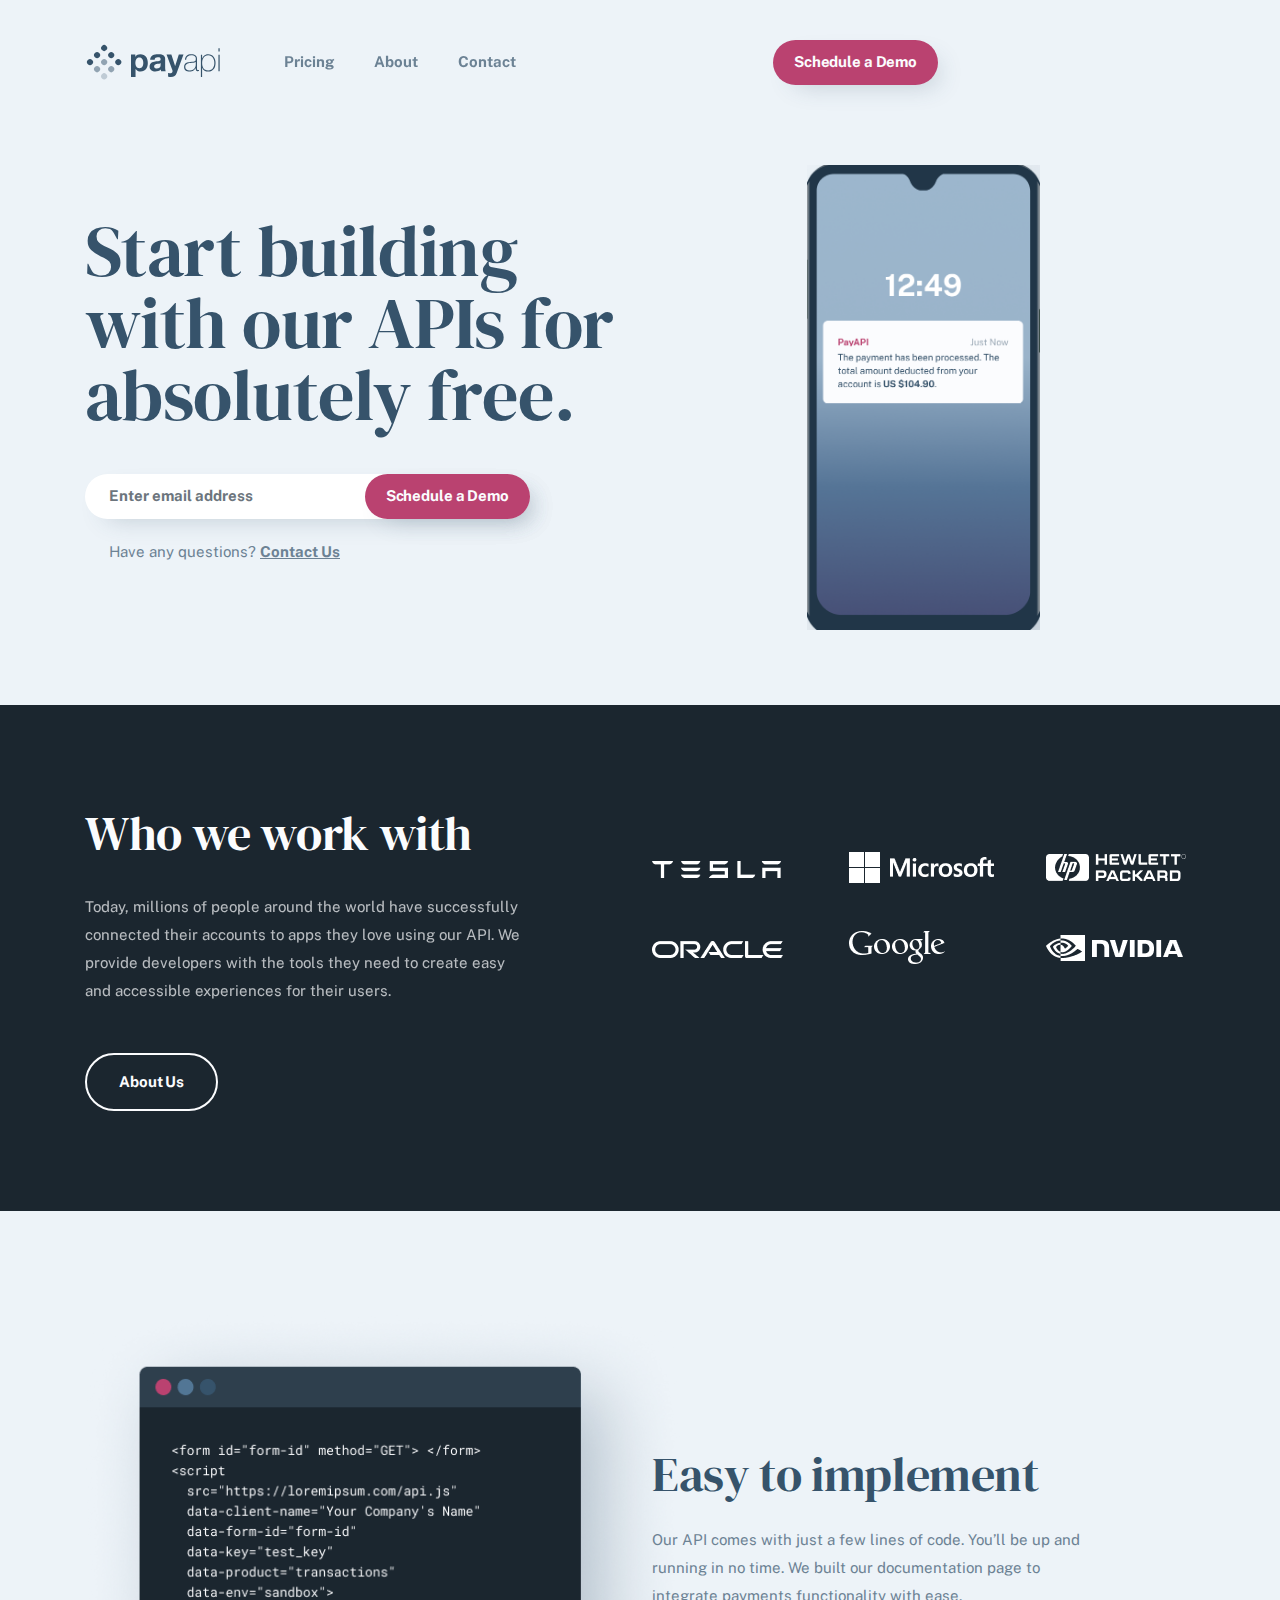
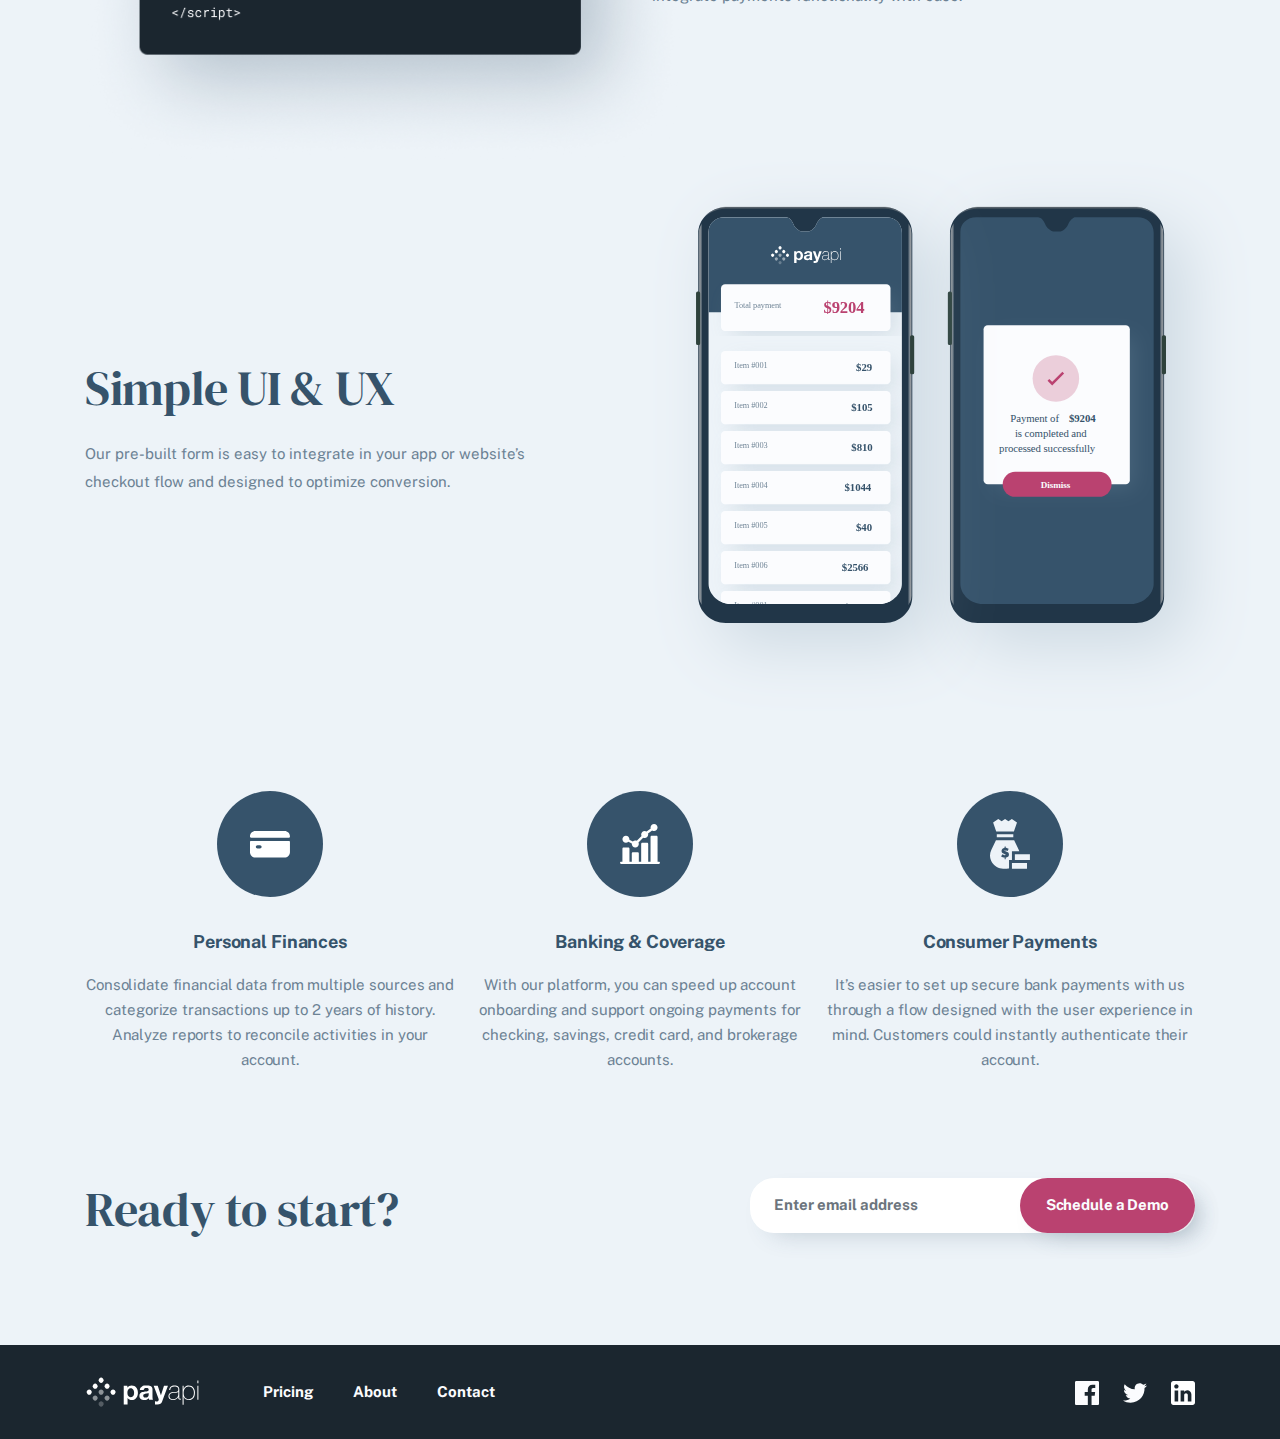
==== commit d3a7afca: "contact finish" ====
--- a/index.html
+++ b/index.html
@@ -41,7 +41,7 @@
         </div>
         <a href="#!" class="btn primary-btn buttun">Schedule a Demo</a>
         <div class="site-menu__bar">
-          <sapn class="site-menu__line"></sapn>
+          <span class="site-menu__line"></span>
         </div> 
       </div>    
     </div>
@@ -80,25 +80,25 @@
             </div>
             <div class="col-6 d-flex justify-content-center align-items-center flex-wrap gap-5 company-image">
               <div class="col">
-                <img src="./img/shared/desktop/Combined Shape 2.png" alt="">
+                <img src="./img/shared/desktop/Combined Shape 2.png" alt="tesla-icon" class="">
                
               </div>
               <div class="col">
-                <img src="./img/shared/desktop/Combined Shape 3.png" alt="">
+                <img src="./img/shared/desktop/Combined Shape 3.png" alt="microsoft-icon" class="">
              
               </div>
               <div class="col">
-                <img src="./img/shared/desktop/Combined Shape 5.png" alt="">
-              </div>
-              <div class="col">
-               <img src="./img/shared/desktop/Shape 2.png" alt="">
-              </div>
-              <div class="col">
-                <img src="./img/shared/desktop/Combined Shape 4.png" alt="">
+                <img src="./img/shared/desktop/Combined Shape 5.png" alt="hevlet-peckard-icon" class="">
+              </div>
+              <div class="col">
+               <img src="./img/shared/desktop/Shape 2.png" alt="oracle-icon" class="">
+              </div>
+              <div class="col">
+                <img src="./img/shared/desktop/Combined Shape 4.png" alt="google-icon" class="">
                   
               </div>
               <div class="col">
-              <img src="./img/shared/desktop/Combined Shape 6.png" alt="">
+              <img src="./img/shared/desktop/Combined Shape 6.png" alt="nvida-icon" class="">
               </div>
             </div>
           </div>
--- a/css/main.css
+++ b/css/main.css
@@ -238,7 +238,7 @@
   align-items: center;
   justify-content: space-between !important;
 }
-.site-menu__line{
+/* .site-menu__line{
   display: none;
   width: 50px;
   height: 3px;
@@ -246,7 +246,7 @@
 }
 .site-menu__bar{
   display: none;
-}
+} */
 /* SITE-HERO */
 
 /* SITE-MAIN */
@@ -580,6 +580,87 @@
 
 /* ABOUT */
 
+/* CONTACT */
+
+.hero-title--contact_title {
+  max-width: 730px;
+  width: 100%;
+  color: #36536B;
+  font-family: "DM Serif Display";
+  font-size: 56px;
+  font-weight: 400;
+  line-height: 56px; 
+  letter-spacing: -0.431px;
+  padding-top: 82px;
+}
+.content {
+  width: 445px;
+  height: 1px;
+  opacity: 0.5;
+  background: #36536B;
+}
+.input-text {
+  display: flex;
+  gap: 26px;
+  margin-top: 24px;
+}
+.img {
+  width: 24px;
+  height: 24px;
+  opacity: 0.25;
+  background: #36536B;
+
+}
+.input_text {
+  color: #36536B;
+  font-family: "Public Sans";
+  font-size: 15px;
+  font-weight: 400;
+  line-height: 25px;
+  letter-spacing: -0.115px;
+}
+.title {
+  color: #36536B;
+  font-family: "DM Serif Display";
+  font-size: 24px;
+  font-weight: 400;
+  line-height: 32px; 
+  letter-spacing: -0.185px;
+}
+.contact-icon-title {
+  color: #36536B;
+  font-family: "DM Serif Display";
+  font-size: 24px;
+  font-weight: 400;
+  line-height: 32px; 
+  letter-spacing: -0.185px;
+  opacity: 0.75;
+}
+.contact-wrapper {
+  display: flex;
+  flex-direction: column;
+  justify-content: center;
+  gap: 35px;
+
+}
+.contact_icons {
+  display: flex;
+  flex-direction: column;
+  gap: 40px;
+  
+}
+.icons-group-1 {
+  display: flex;
+  align-items: center;
+  gap: 62px;
+}
+.icons-group-2 {
+  display: flex;
+  align-items: center;
+  gap: 86px;
+}
+/* CONTACT */
+
 
 
 
--- a/css/media.css
+++ b/css/media.css
@@ -2,15 +2,34 @@
     .site-header__nav{
         display: none;
     }
-    .site-header-hero .buttun{
+     .buttun{
         display: none;
     }
     .site-menu__bar{
         display: block;
+        position: relative;
     }
     .site-menu__line{
         display: block;
-    }
+        width: 50px;
+        height: 3px;
+        background-color: black;
+        
+    }
+    .site-menu__line::after {
+        width: 50px;
+        height: 3px;
+        background-color: black;
+        position: absolute;
+    }
+    .site-menu__line::before {
+        display: block;
+        width: 50px;
+        height: 3px;
+        background-color: black;
+        position: absolute;
+    }
+    
 }
 @media(max-width:768px){
     .container {
@@ -115,7 +134,7 @@
     .card-line {
         width: 223px;
         height: 1px;
-        margin-bottom: 20px; */
+        margin-bottom: 20px; 
       }
       .ready-wrapper {
         flex-direction: column;
@@ -124,6 +143,7 @@
       .ready-to__start--title {
 
       }
+    
 
 
 }
@@ -166,10 +186,14 @@
       .col-6 {
         width: 100%;
     }
+   
     .implement-image {
-   
-       
-   
+        max-width: 328px;  
+        width: 100%;
+        padding: 0 !important;
+   }
+   .simple-image {
+    width: 328px;
    }
 
 
@@ -195,7 +219,7 @@
     .card-line {
         width: 150px;
         height: 1px;
-        margin-bottom: 20px; */
+        margin-bottom: 20px; 
       }
       .footer-wrapper {
         flex-direction: column;
@@ -217,5 +241,4 @@
         letter-spacing: -0.246px;
         text-align: center;
     }
-}
-
+}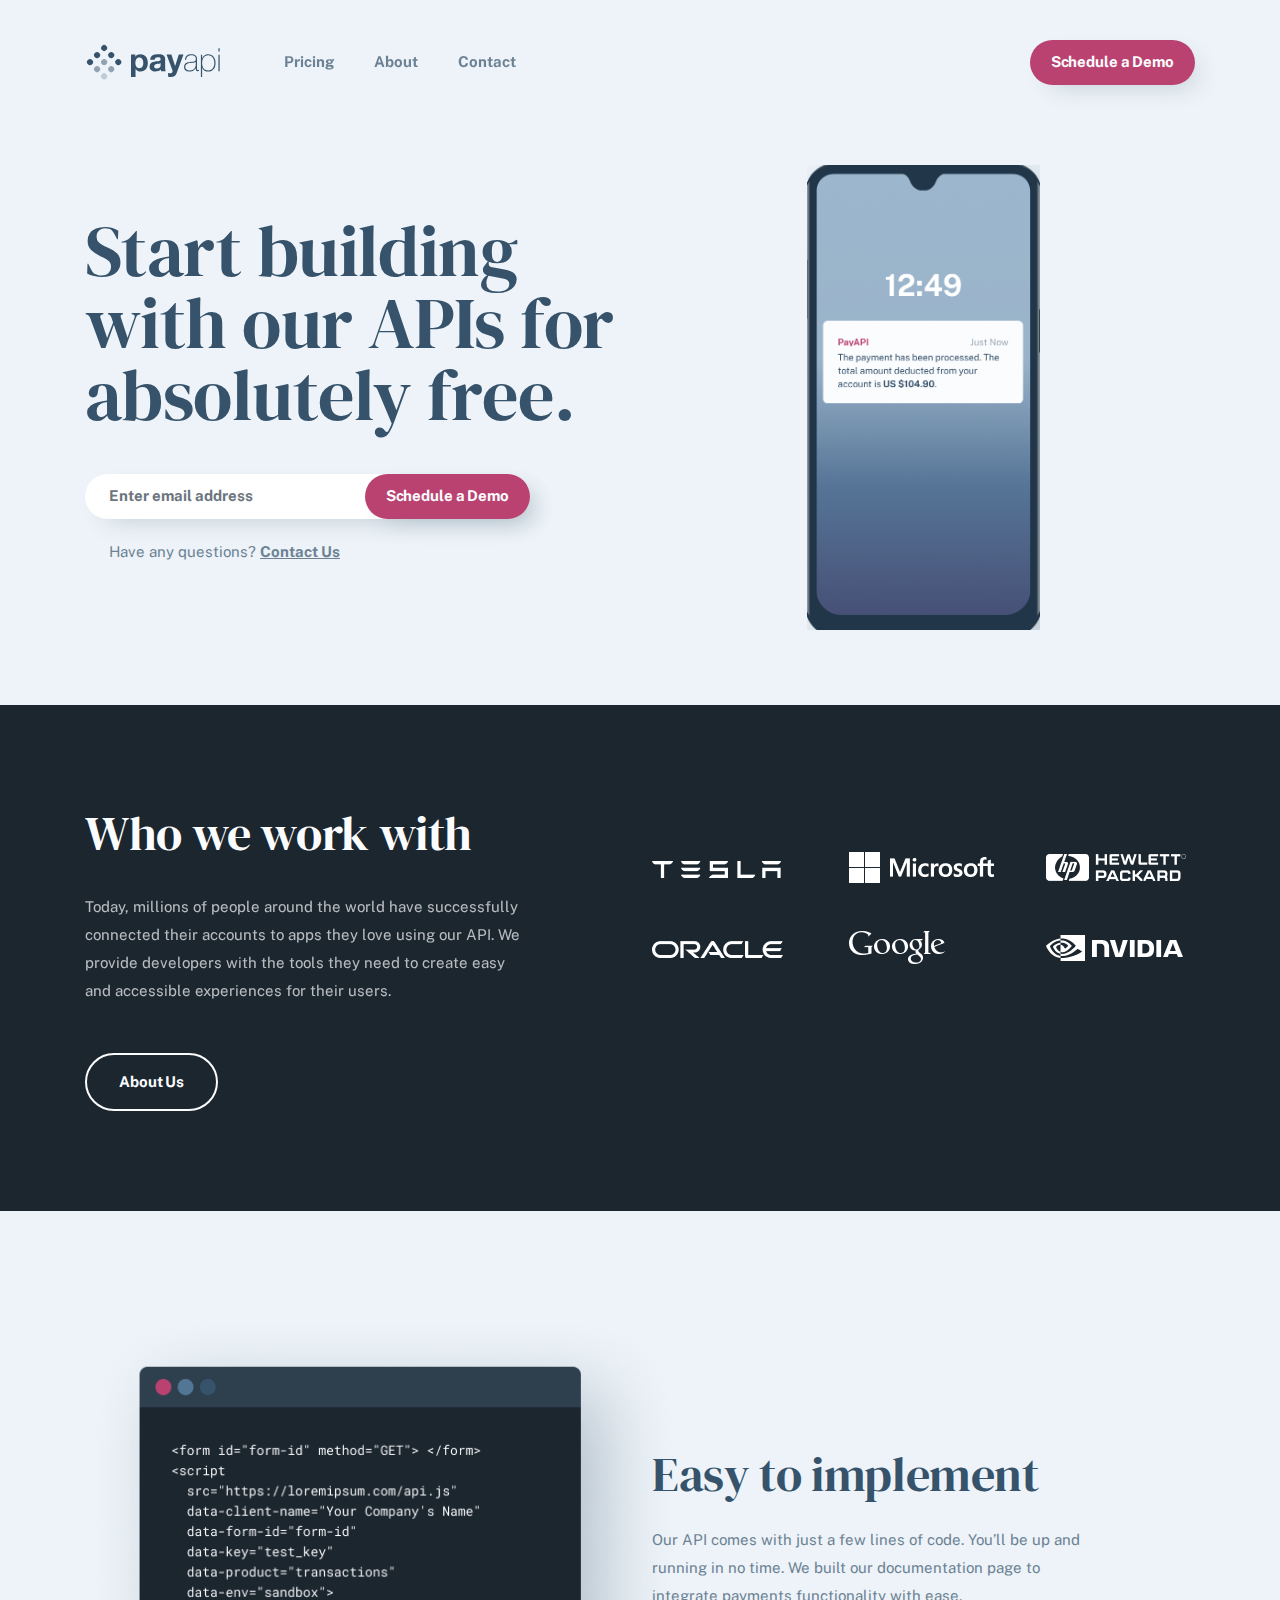
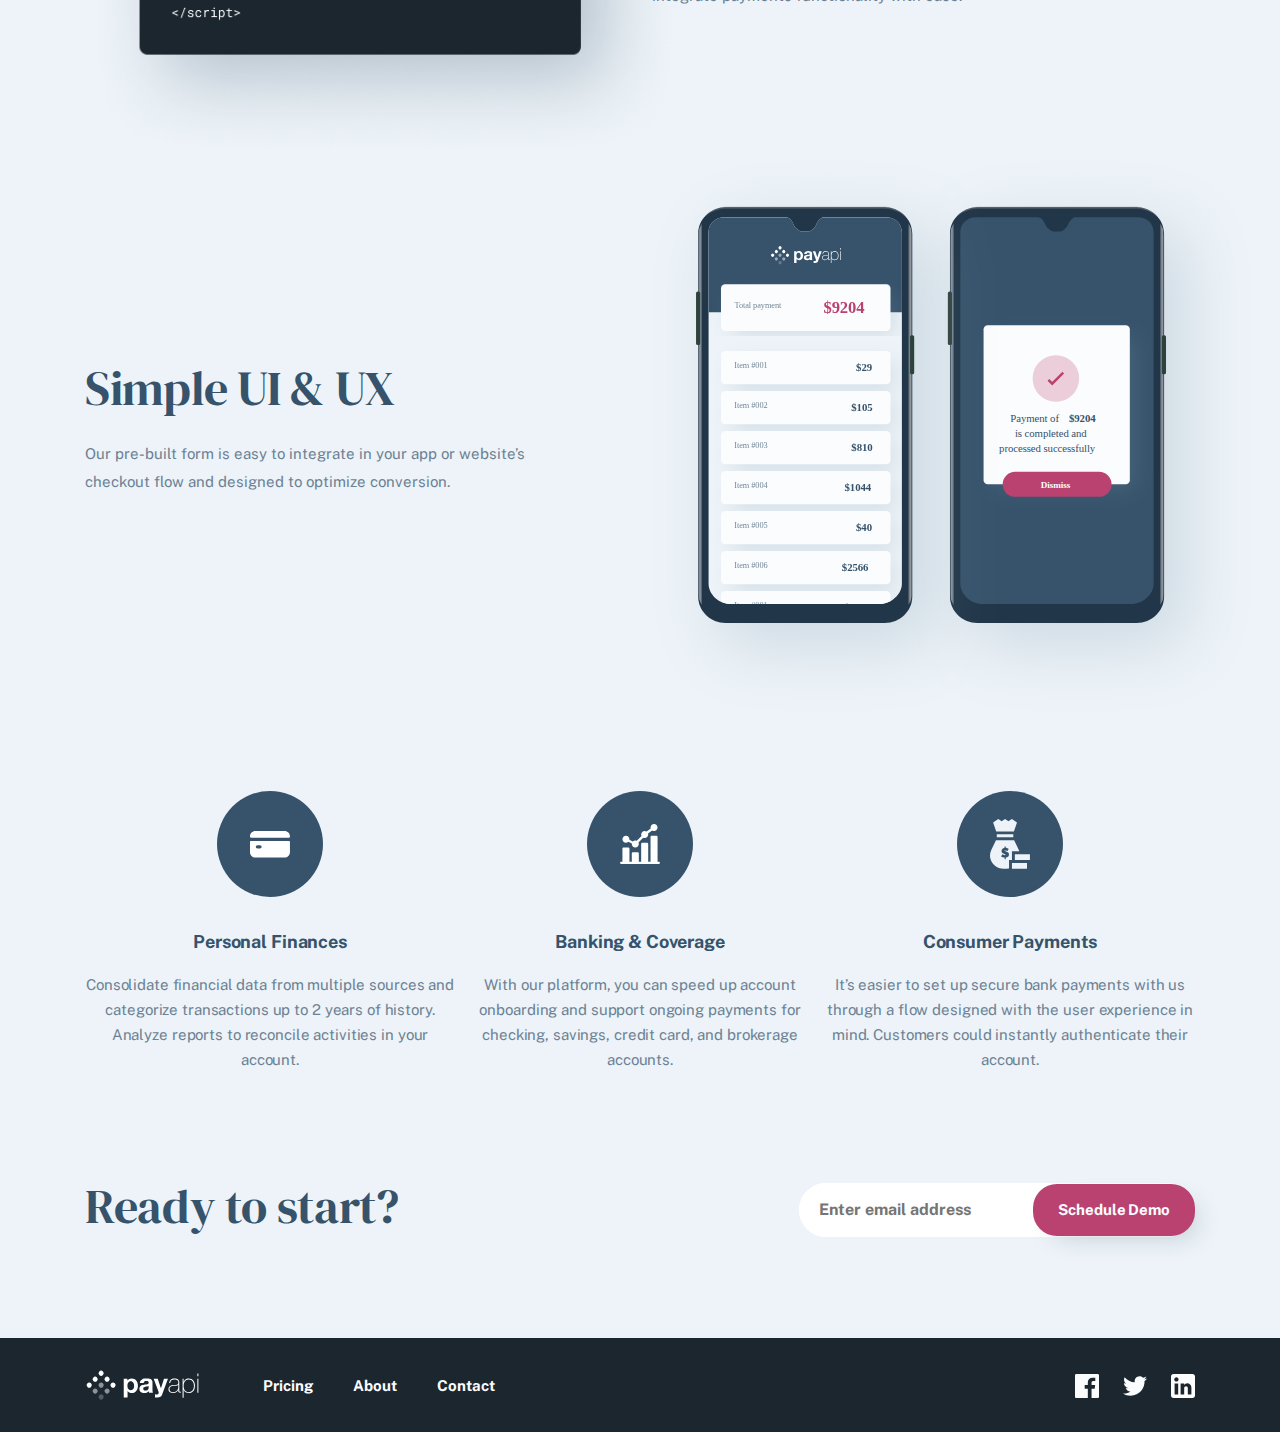
==== commit 3b353b31: "add media finish" ====
--- a/index.html
+++ b/index.html
@@ -110,7 +110,7 @@
       <section class="how-use">
         <div class="container">
           <div class="row  the-first__section">
-            <div class="col-6">
+            <div class="col-6 how-use--image">
              <img src="./img/home/desktop/Group 14.png" alt="how-use__implement--image" class="implement-image">
             </div>
             <div class="col-6 how-use__desc">
@@ -119,7 +119,7 @@
             </div>
           </div>
           <div class="row the-second__section">
-            <div class="col-6 ">
+            <div class="col-6 how-use__desc">
              <img src="./img/home/desktop/illustration-simple-ui.svg" alt="how-use__simple-ui--image" class="simple-image">
             
             </div>
@@ -190,10 +190,11 @@
         <div class="container">
           <div class="ready-wrapper">
             <h2 class="ready-to__start--title">Ready to start?</h2>
-            <div class="input-group  mb-3 site-hero__input">
-              <input type="text" class="form-control ps-4" placeholder="Enter email address" aria-label="Recipient's username" 
-              aria-describedby="button-addon2">
-              <button class=" btn primary-btn border-btn " type="button" id="button-addon2">Schedule a Demo</button>
+            <div class="form-wrapper">
+                <input placeholder="Enter email address" class="form-demo-input" type="text">
+                <button class="primary-btn btn33">
+                    Schedule Demo
+                </button>
             </div>
           </div>        
         </div>
--- a/css/main.css
+++ b/css/main.css
@@ -65,7 +65,7 @@
 } 
 .all-btn {
   display: block;
-  padding: 15px 26px;
+  padding: 15px 35px;
   border-radius: 24px;
   border: 1px solid #36536B;
   text-align: center;
@@ -123,22 +123,20 @@
   padding-right: 24px;
 }
 /* SITE-HEADER */
-.site-header-hero {
-}
+
 .site-header {
-  padding-top: 40px;
-  display: flex;
-  justify-content: center;
-  align-items: center;
-  
-}
-
-.site-header__wraper {
-  /* padding-right: 64px; */
-
-}
-.site-header__logo {
-}
+  padding-top: 40px; 
+
+}
+.site-header__wraper{
+  display: flex;
+  align-items: center;
+  justify-content: space-between;
+  max-width: 1158px;
+  width: 100%;
+}
+
+
 .site-header__nav {
   width: 80%;
   display: flex;
@@ -154,9 +152,6 @@
  padding: 0 !important;
  margin: 0 !important;
 }
-.nav-item {
-
-}
 .nav-link {
   color: #36536B;
   font-family: "Public Sans";
@@ -164,12 +159,7 @@
   font-weight: 700;
   opacity: 0.7;
 }
-.site-header__wraper{
-  display: flex;
-  align-items: center;
-  justify-content: space-between;
-  width: 100%;
-}
+
 /* SITE-HEADER */
 
 /* SITE-HERO */
@@ -318,6 +308,8 @@
   font-weight: 400;
   line-height: 28px; 
 }
+ .how-use--image {}
+ 
 .implement-image{
   width: 600px;
   height: 450px;
@@ -341,17 +333,6 @@
   padding: 0 !important;
 }
 
-
-.the-second__section--desc {
-}
-.how-use__title {
-
-}
-.how-use__text {
-}
-.text {
-
-}
 /* how-use */
 .service {
   padding-top: 80px;
@@ -422,14 +403,7 @@
   line-height: 56px;
   letter-spacing: -0.431px;
 }
-.site-main {
-}
-.service {
-}
-.card-group {
-}
-.card {
-}
+
 .card-body {
   display: flex;
   flex-direction: column;
@@ -500,7 +474,6 @@
   flex-direction: column;
   row-gap: 50px;
   margin-bottom: 100px;
-
  
 }
 .about-title {
@@ -549,11 +522,7 @@
   margin-top: 72px;
   gap: 30px;
 }
-.site-main__card {
-
-
-
-}
+
 .site-main__card-line {
   width: 350px;
   height: 1px;
@@ -749,3 +718,24 @@
 
 
 
+.form-demo-input{
+  padding: 15px 20px;
+  border-top-left-radius: 30px;
+  border-bottom-left-radius: 30px;
+  outline: none;
+  border: none;
+  font-family: "Public Sans";
+  font-weight: bold;
+}
+.form-wrapper{
+ border-radius: 30px;
+  display: flex;
+  align-items: center;
+  background-color: white;
+}
+.btn33{
+  border: none;
+}
+.site-menu__bar{
+  display: none;
+}--- a/css/media.css
+++ b/css/media.css
@@ -84,11 +84,22 @@
         margin: auto;
        
     }
+    .how-use--image {
+        display: flex;
+        align-items: center;
+        justify-content: center;
+    }
     .implement-image {
-         width: auto;
-         padding-left: 0px;
-         padding-right: 0px;
+      width: 100%;
+      height: 100%;
+      /* margin-left: 80px; */
     
+    }
+    .simple-image {
+      width: 100%;
+      height: 100%;
+      padding-right:100px;
+      text-align: center;
     }
     .how-use__desc {
         text-align: center;
@@ -143,7 +154,91 @@
       .ready-to__start--title {
 
       }
+      /* ABOUT */
+      .about-title {
+        max-width: 573px;
+        width: 100%;
+        font-size: 48px;
+        text-align: center;
+        margin: auto;
+      }     
+      .col-1 {
+        display: none;
+      }
+      .site-main__text {
+        display: none;
+      }
+      .cards {
+        gap: 10px;
+      }
+      .site-main__card-line {
+        width: 223px;
+      }
+      .about-dec {
+        gap: 15px;
+      }
+      .about-text {
+       max-width: 456px;
+       width: 100%;
+      }
+      .about-text__bold {
+        width: 253px;
+      }
+      .col-11 {
+        width: unset;
+      }
+      .about-wrapper {
+        margin-bottom: unset;
+      }
+      .ready-wrapper {
+        padding-top: 72px;
+      }
+     
+      /* ABOUT */
     
+      /* CONTACT */
+      .hero-title--contact_title {
+        width: 573px;
+        font-size: 48px;
+        letter-spacing: -0.369px;
+        text-align: center;
+        margin: auto;
+      }
+      .contact-input__wrapper {
+        display: flex;
+        flex-direction: column;
+      }
+      .input-section {
+        display: flex;
+        flex-direction: column;
+       justify-content: center;
+      }
+      .col-md-6 {
+        width: 100%;
+        margin: auto;
+      }
+      .form-control {
+       opacity: .6;
+      }
+      .content {
+        width: 445px;
+        margin: auto;
+      }
+      .input-text {
+        margin-top: 26px;
+      }
+      .contact-wrapper {
+        margin-top: 64px;
+      }
+      .contact-icon-title {
+        width: 445px;
+        margin: auto;
+        text-align: center;
+      }
+      .contact_icons {
+        margin: auto;
+      }
+      /* CONTACT */
 
 
 }
@@ -188,12 +283,13 @@
     }
    
     .implement-image {
-        max-width: 328px;  
-        width: 100%;
+        /* max-width: 328px;   */
+        /* width: 100%; */
         padding: 0 !important;
    }
    .simple-image {
-    width: 328px;
+    /* width: 400px;
+    height: 250px; */
    }
 
 
@@ -232,13 +328,165 @@
         flex-direction: column;
         
       }
+
+      /* ABOUT */
+      .about-title {
+        max-width: 327px;
+        width: 100%;
+        font-size: 32px;
+        line-height: 36px; 
+        letter-spacing: -0.246px;
+      } 
+      .about-wrapper {
+        padding-top: 48px;
+        padding-bottom: 40px;
+        
+      }
+      .about-dec {
+        flex-direction: column;
+        justify-content: center;
+        align-items: center;
+        text-align: center;
+      }
+      .about-title {
+        text-align: center;
+        margin: auto;
+      }
+      .col-11 {
+        width: 100%;
+      }
+      .site-main__text {
+        display: block;
+      }
+      .about-text__bold {
+        margin: auto;
+      }
+      .about-text {
+        margin: auto;
+      }
+      .cards {
+        flex-direction: column;
+        justify-content: center;
+        align-items: center;
+        margin-top: 48px;
+      }
+      .site-main__card-line {
+        width: 223px;
+      }
+      .site-main__card-line {
+        display: unset;
+      }
+      .separately {
+        display: block;
+      }
+      .site-main__card {
+        text-align: center;
+      }
+      /* ABOUT */
+
+        
+      /* CONTACT */
+      .hero-title--contact_title {
+        width: 327px;
+        font-size: 32px;
+        line-height: 36px;
+        letter-spacing: -0.246px;
+        text-align: center;
+        margin: auto;
+        padding-top: 48px;
+        padding-bottom: 40px;
+      }
+      .contact-input__wrapper {
+        display: flex;
+        flex-direction: column;
+      }
+      .input-section {
+        display: flex;
+        flex-direction: column;
+       justify-content: center;
+      }
+      .col-md-6 {
+        width: 100%;
+        margin: auto;
+      }
+      .form-control {
+        text-align:center;
+      }
+      .content {
+        width: 445px;
+        margin: auto;
+        opacity: 0.5;
+        background: #36536B;
+      }
+      .input-text {
+        margin-top: 26px;
+      }
+      .contact-wrapper {
+        margin-top: 64px;
+      }
+      .contact-icon-title {
+        width: 445px;
+        margin: auto;
+        text-align: center;
+      }
+      .contact_icons {
+        flex-direction:unset;
+        margin: auto;
+        width: 100%;
     
+      }
+      .icons-group-1 {
+        display: flex;
+        flex-wrap: wrap;
+        margin: auto;
+
+      }
+      .icons-group-2 {
+        display: flex;
+        flex-wrap: wrap;
+        margin: auto;
+        
+      }
+      /* CONTACT */
+    .input-group{
+      display: flex !important;
+      flex-direction: column !important;
+      gap: 10px;
+    }
+    .form-wrapper{
+      flex-direction: column;
+      gap: 10px;
+      border-radius: 1px;
+      width: 100%;
+      border-radius: 20px;
+    }
+    .form-demo-input{
+      border: 2px solid black;
+      border-radius: 20px;
+      width: 100%;
+    }
+    .btn33{
+      width: 100%;
+    }
 }
 @media(max-width:375px){
-    .ready-to__start--title {
-        font-size: 22px;
+    .title {
+        max-width: 328px;
+        width: 100%;
+        font-size: 32px;
+        font-weight: 400;
         line-height: 36px;
         letter-spacing: -0.246px;
-        text-align: center;
-    }
+    }
+  .site-hero__input {
+
+  }
+  .Ready-to__start {
+    width: 100%;
+  }
+ 
+
+
+ 
+
 }